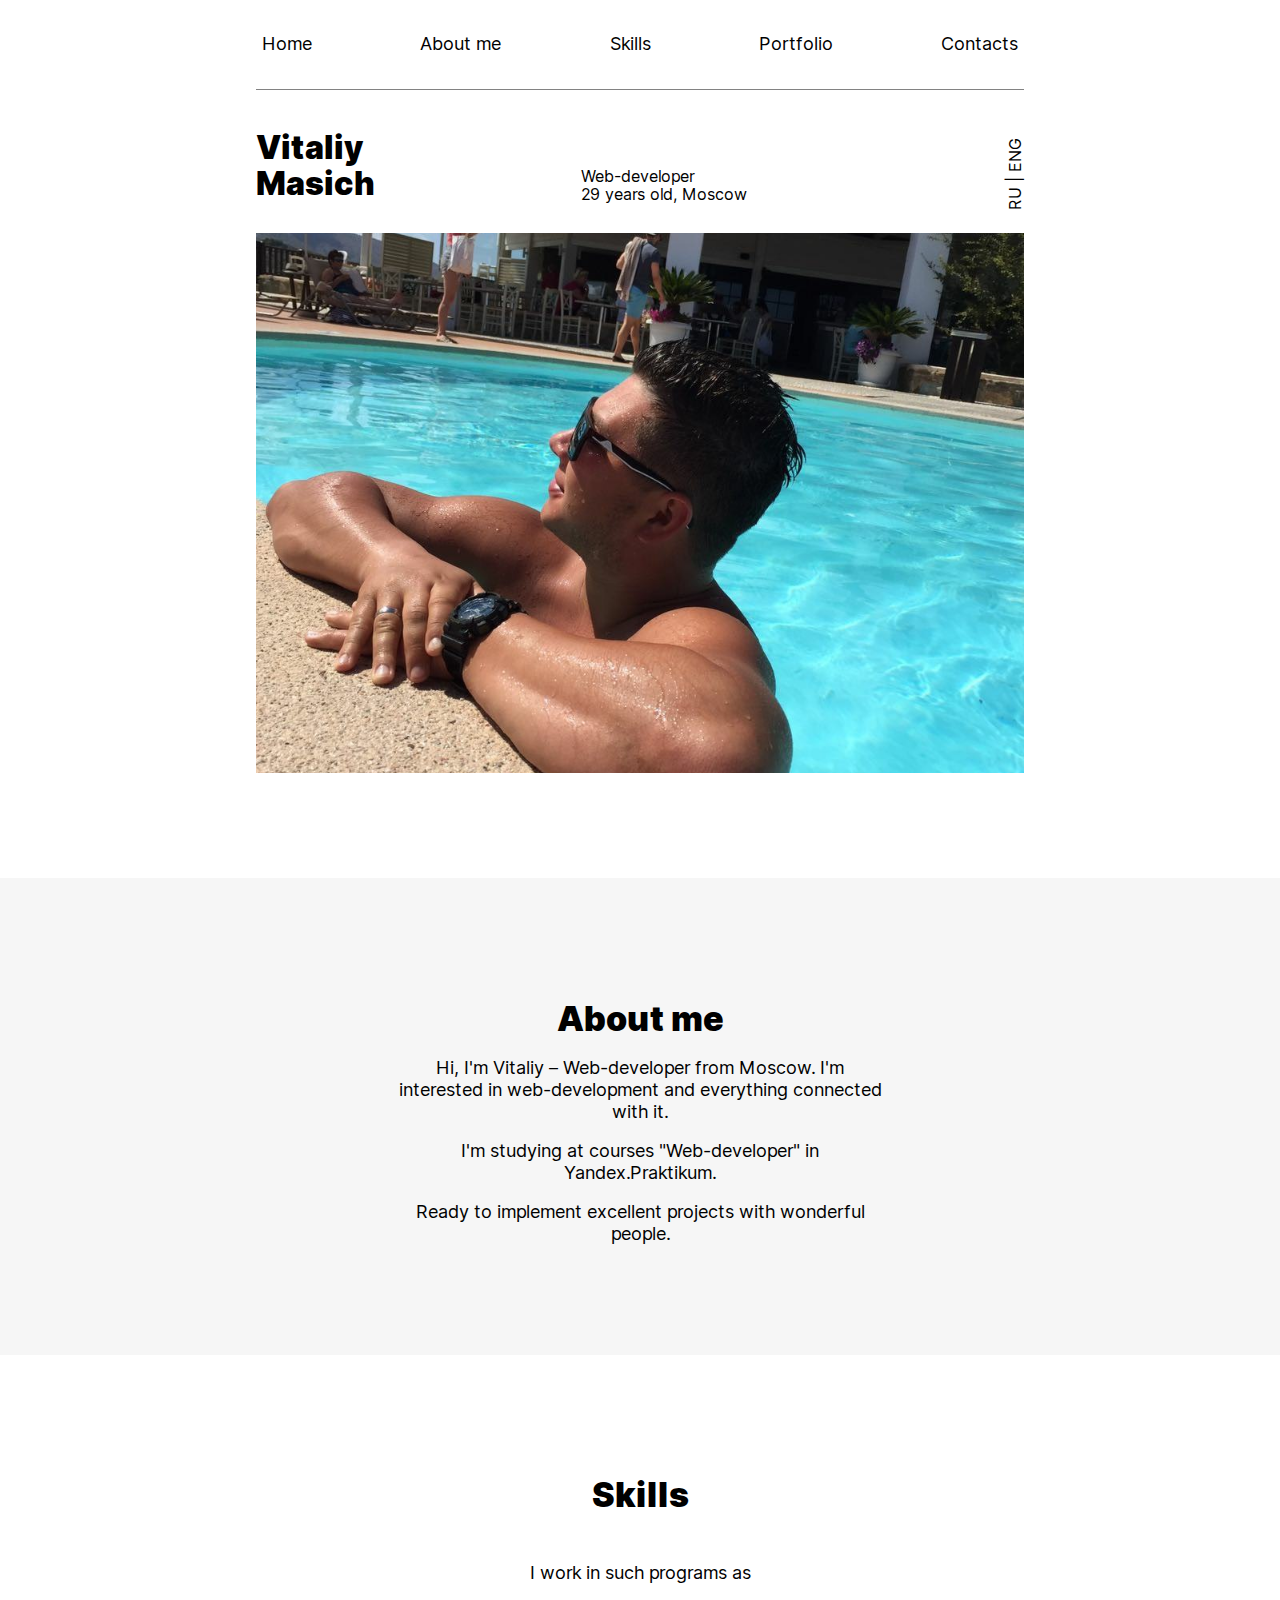
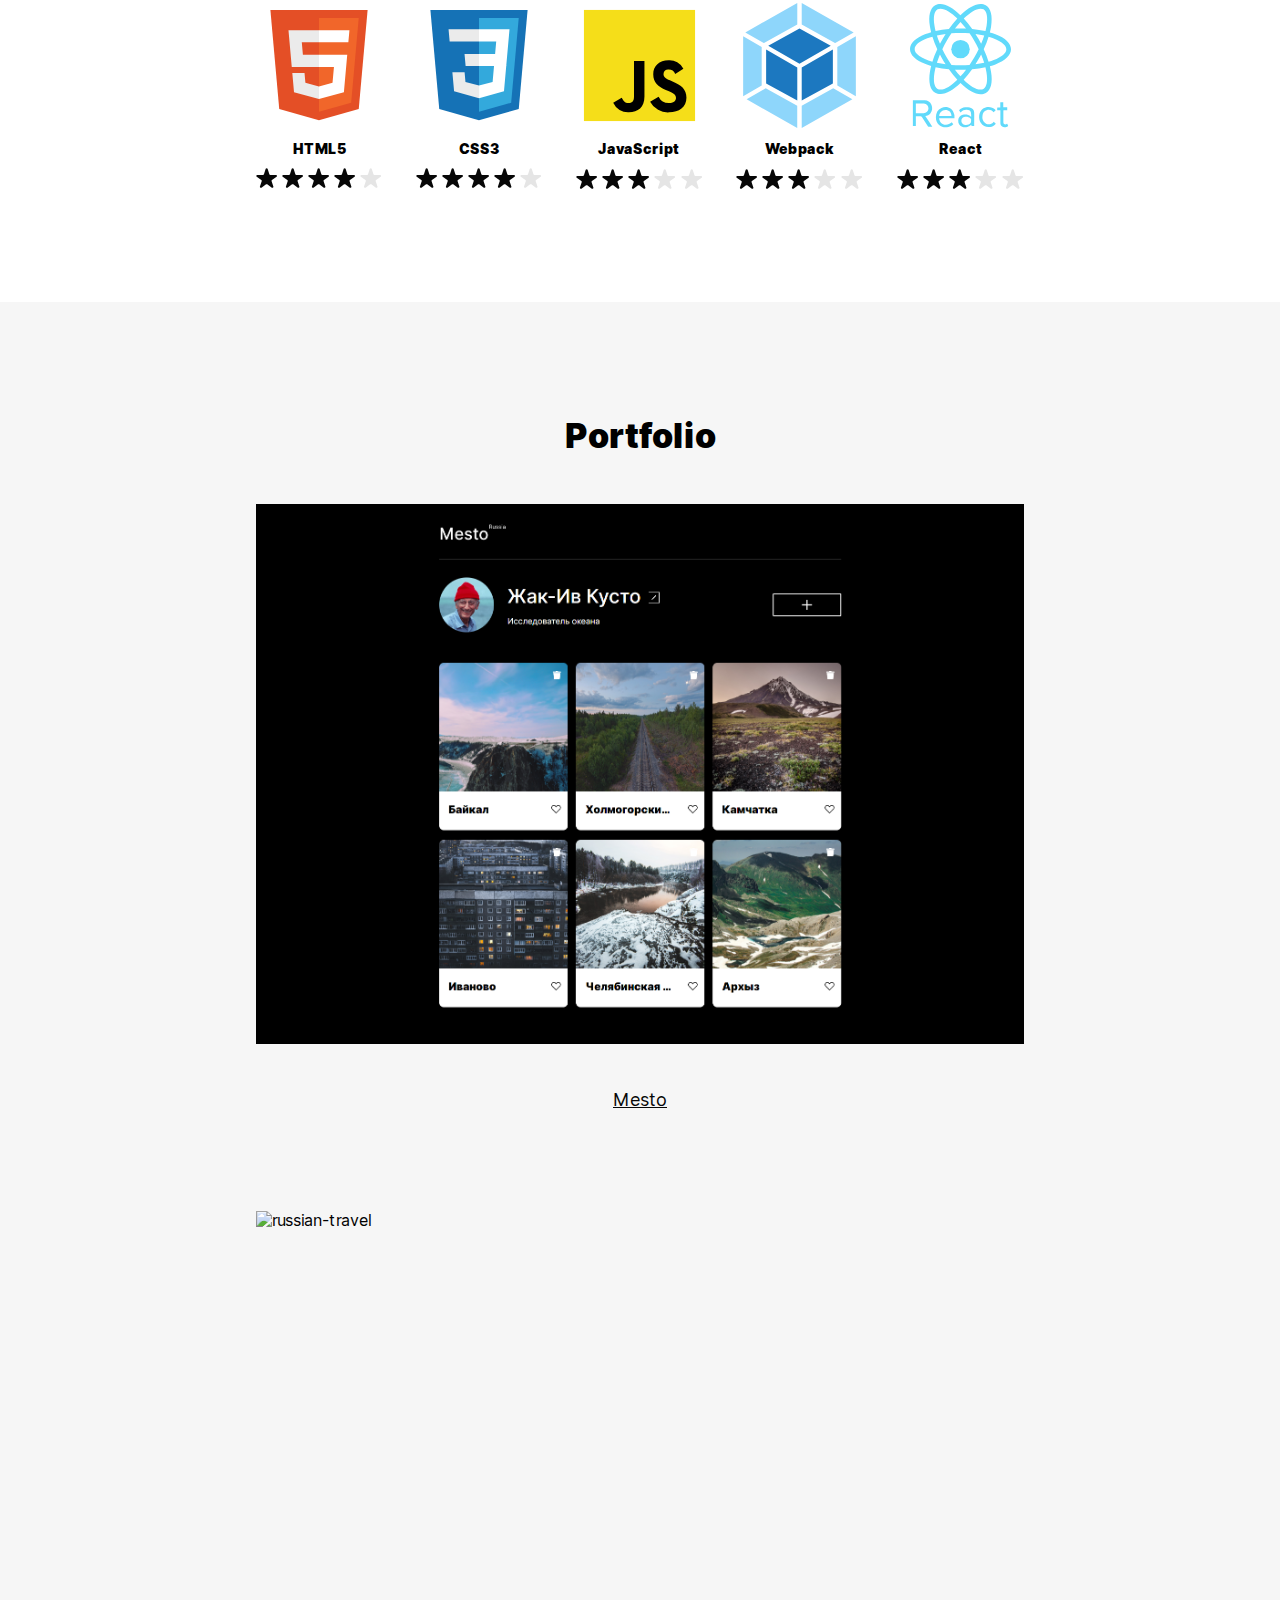
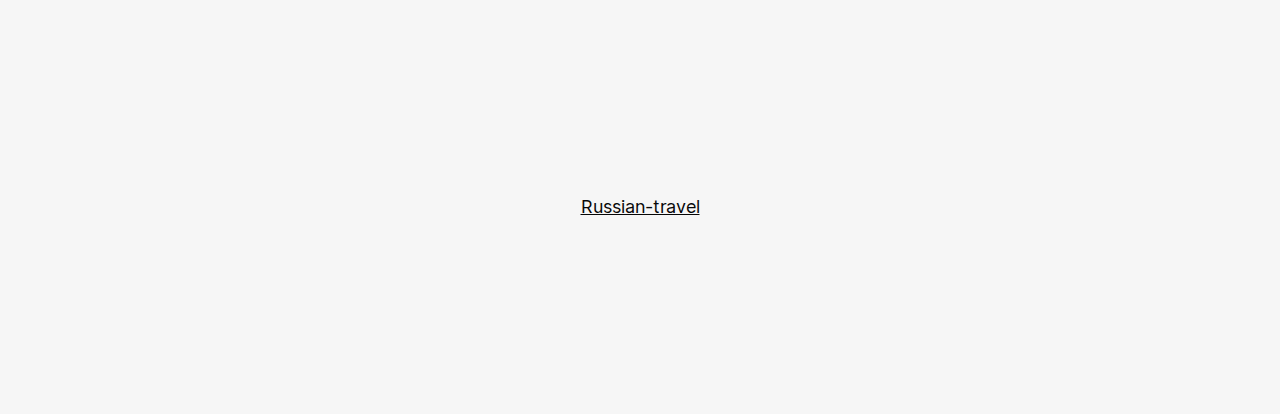
==== index.html @ 13889f90 "Initial commit" ====
<!DOCTYPE html>
<html lang="ru">
<head>
  <meta charset="UTF-8">
  <meta name="viewport" content="width=device-width, initial-scale=1.0">
  <link rel="stylesheet" href="./pages/index.css">
  <title>Portfolio</title>
</head>
<body>
  <div class="page">
    <div class="content">
      <header class="header">
        <nav class="menu">
          <ul class="header__menu">
            <li class="header__menu-item"><button class="header__menu-button">Home</button></li>
            <li class="header__menu-item"><button class="header__menu-button">About me</button></li>
            <li class="header__menu-item"><button class="header__menu-button">Skills</button></li>
            <li class="header__menu-item"><button class="header__menu-button">Portfolio</button></li>
            <li class="header__menu-item"><button class="header__menu-button">Contacts</button></li>
          </ul>
        </nav>
      </header>
      <section class="home">
        <div class="home__container">
          <div class="home__name">
            <h1 class="home__name-item">Vitaliy</h1>
            <h1 class="home__name-item">Masich</h1>
          </div>
          <div class="home__description">
            <p class="home__description-item">Web-developer</p>
            <p class="home__description-item">29 years old, Moscow</p>
          </div>
          <div class="language">
            <button class="language_ru">RU</button>
            <p class="language__separator">|</p>
            <button class="language_eng">ENG</button>
          </div>
        </div>
        <div class="home__photo"></div>
      </section>

      <section class="about">
        <div class="about__container">
          <h2 class="about__title">About me</h2>
          <p class="about__text">Hi, I'm Vitaliy – Web-developer from Moscow. I'm interested in web-development and everything connected with it.</p>
          <p class="about__text">I'm studying at courses "Web-developer" in Yandex.Praktikum.</p>
          <p class="about__text">Ready to implement excellent projects with wonderful people.</p>
        </div>
      </section>

      <section class="skills">
        <h2 class="skills__title">Skills</h2>
        <p class="skills__text">I work in such programs as</p>
        <div class="skills__card-container">
          <div class="skills__card">
            <img class="skills__card-img" src="./images/html.svg" alt="html">
            <h2 class="skills__card-title">HTML5</h2>
            <div class="skills__star-container">
              <img class="skills__card-img_star" src="./images/star__active.svg" alt="star">
              <img class="skills__card-img_star" src="./images/star__active.svg" alt="star">
              <img class="skills__card-img_star" src="./images/star__active.svg" alt="star">
              <img class="skills__card-img_star" src="./images/star__active.svg" alt="star">
              <img class="skills__card-img_star" src="./images/star__disactive.svg" alt="star">
            </div>
          </div>
          <div class="skills__card">
            <img class="skills__card-img" src="./images/css.svg" alt="css">
            <h2 class="skills__card-title">CSS3</h2>
            <div class="skills__star-container">
              <img class="skills__card-img_star" src="./images/star__active.svg" alt="star">
              <img class="skills__card-img_star" src="./images/star__active.svg" alt="star">
              <img class="skills__card-img_star" src="./images/star__active.svg" alt="star">
              <img class="skills__card-img_star" src="./images/star__active.svg" alt="star">
              <img class="skills__card-img_star" src="./images/star__disactive.svg" alt="star">
            </div>
          </div>
          <div class="skills__card">
            <img class="skills__card-img" src="./images/js.svg" alt="JavaScript">
            <h2 class="skills__card-title">JavaScript</h2>
            <div class="skills__star-container">
              <img class="skills__card-img_star" src="./images/star__active.svg" alt="star">
              <img class="skills__card-img_star" src="./images/star__active.svg" alt="star">
              <img class="skills__card-img_star" src="./images/star__active.svg" alt="star">
              <img class="skills__card-img_star" src="./images/star__disactive.svg" alt="star">
              <img class="skills__card-img_star" src="./images/star__disactive.svg" alt="star">
            </div>
          </div>
          <div class="skills__card">
            <img class="skills__card-img" src="./images/webpack.svg" alt="JavaScript">
            <h2 class="skills__card-title">Webpack</h2>
            <div class="skills__star-container">
              <img class="skills__card-img_star" src="./images/star__active.svg" alt="star">
              <img class="skills__card-img_star" src="./images/star__active.svg" alt="star">
              <img class="skills__card-img_star" src="./images/star__active.svg" alt="star">
              <img class="skills__card-img_star" src="./images/star__disactive.svg" alt="star">
              <img class="skills__card-img_star" src="./images/star__disactive.svg" alt="star">
            </div>
          </div>
          <div class="skills__card">
            <img class="skills__card-img" src="./images/react.svg" alt="JavaScript">
            <h2 class="skills__card-title">React</h2>
            <div class="skills__star-container">
              <img class="skills__card-img_star" src="./images/star__active.svg" alt="star">
              <img class="skills__card-img_star" src="./images/star__active.svg" alt="star">
              <img class="skills__card-img_star" src="./images/star__active.svg" alt="star">
              <img class="skills__card-img_star" src="./images/star__disactive.svg" alt="star">
              <img class="skills__card-img_star" src="./images/star__disactive.svg" alt="star">
            </div>
          </div>
        </div>
      </section>

      <section class="portfolio">
        <h2 class="portfolio__title">Portfolio</h2>
        <div class="portfolio__container">
          <div class="portfolio__card">
            <img class="portfolio__card-image" src="./images/mesto.png" alt="mesto">
            <a class="portfolio__card-title" href="https://zandalar.github.io/mesto/">Mesto</a>
          </div>
        </div>
        <div class="portfolio__container">
          <div class="portfolio__card">
            <img class="portfolio__card-image" src="./images/russian_travel.png" alt="russian-travel">
            <a class="portfolio__card-title" href="https://zandalar.github.io/russian-travel/">Russian-travel</a>
          </div>
        </div>
      </section>

    </div>
  </div>

</body>
</html>
---- pages/index.css ----
@import url(../vendor/normalize.css);
@import url(../fonts/__inter/fonts__inter.css);
@import url(../blocks/page/page.css);
@import url(../blocks/content/content.css);
@import url(../blocks/header/header.css);
@import url(../blocks/menu/menu.css);
@import url(../blocks/home/home.css);
@import url(../blocks/language/language.css);
@import url(../blocks/language/_ru/language_ru.css);
@import url(../blocks/language/_eng/language_eng.css);
@import url(../blocks/about/about.css);
@import url(../blocks/skills/skills.css);
@import url(../blocks/portfolio/portfolio.css);
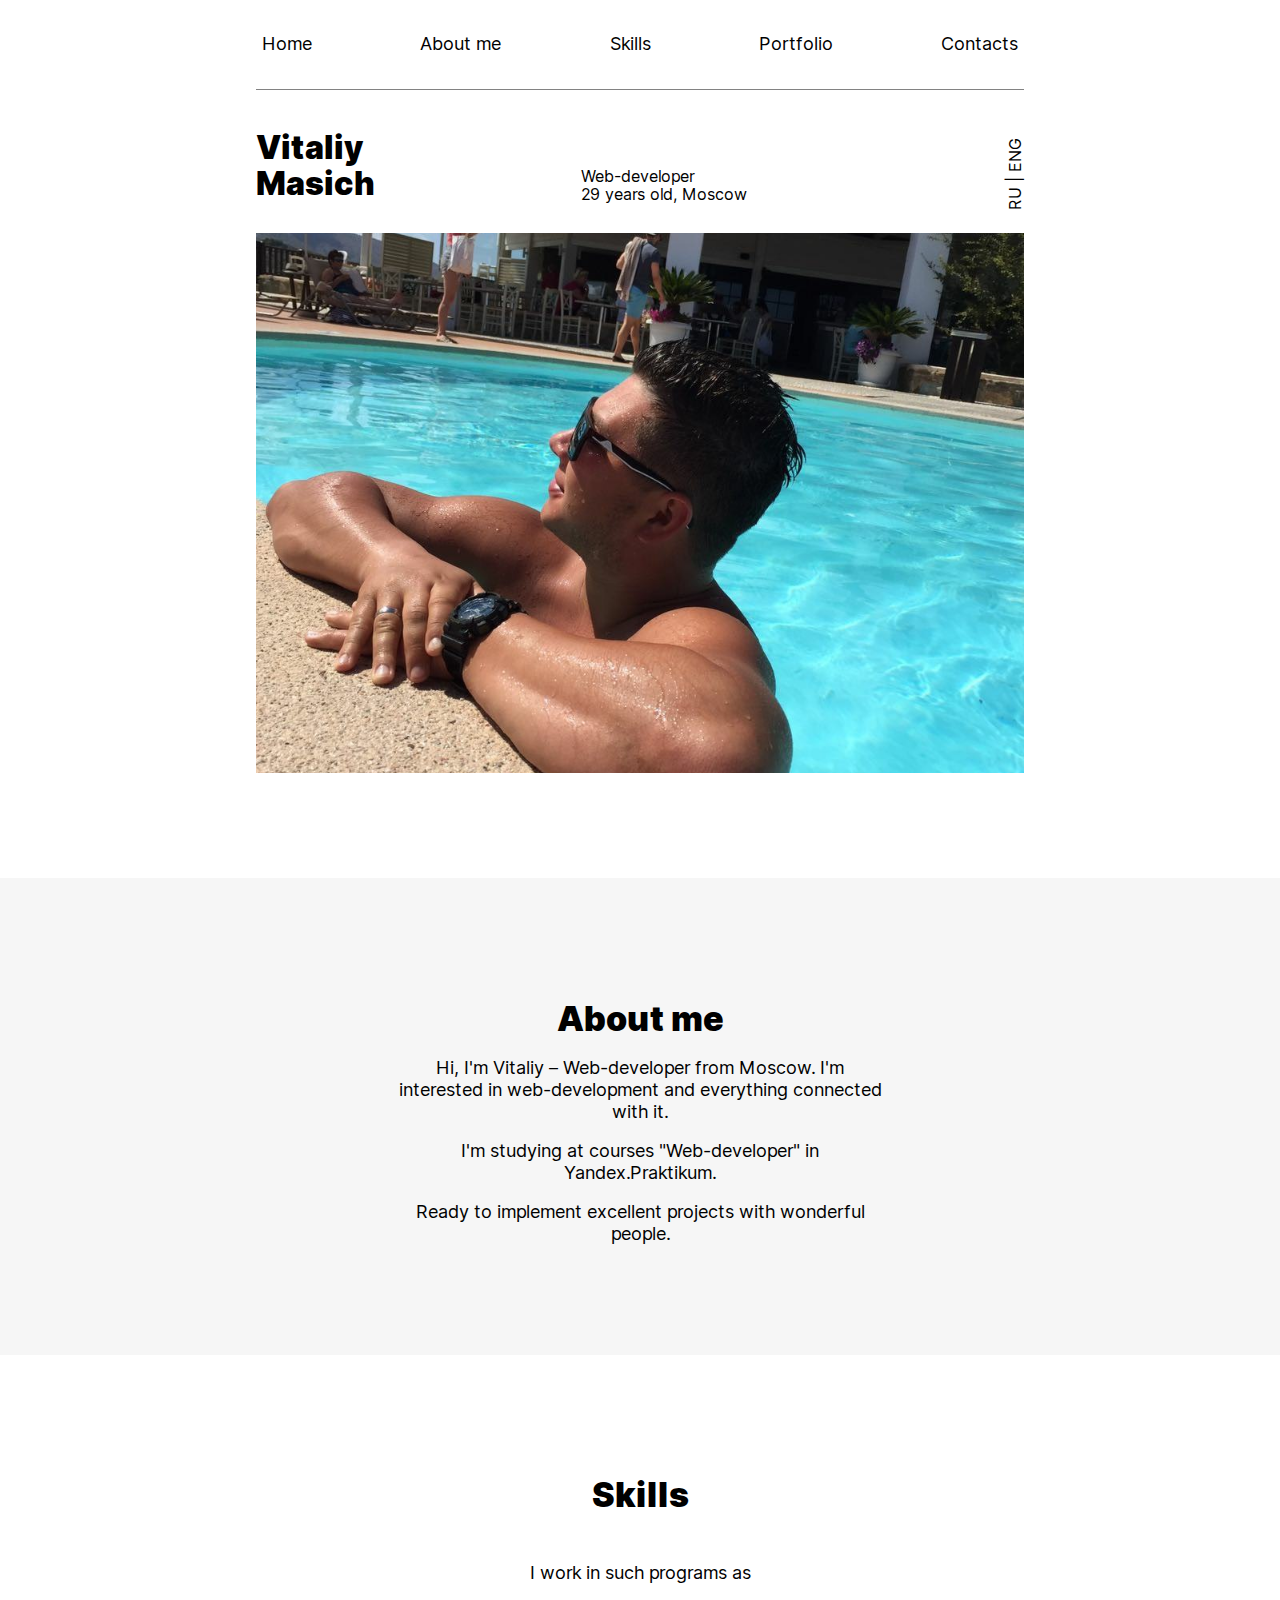
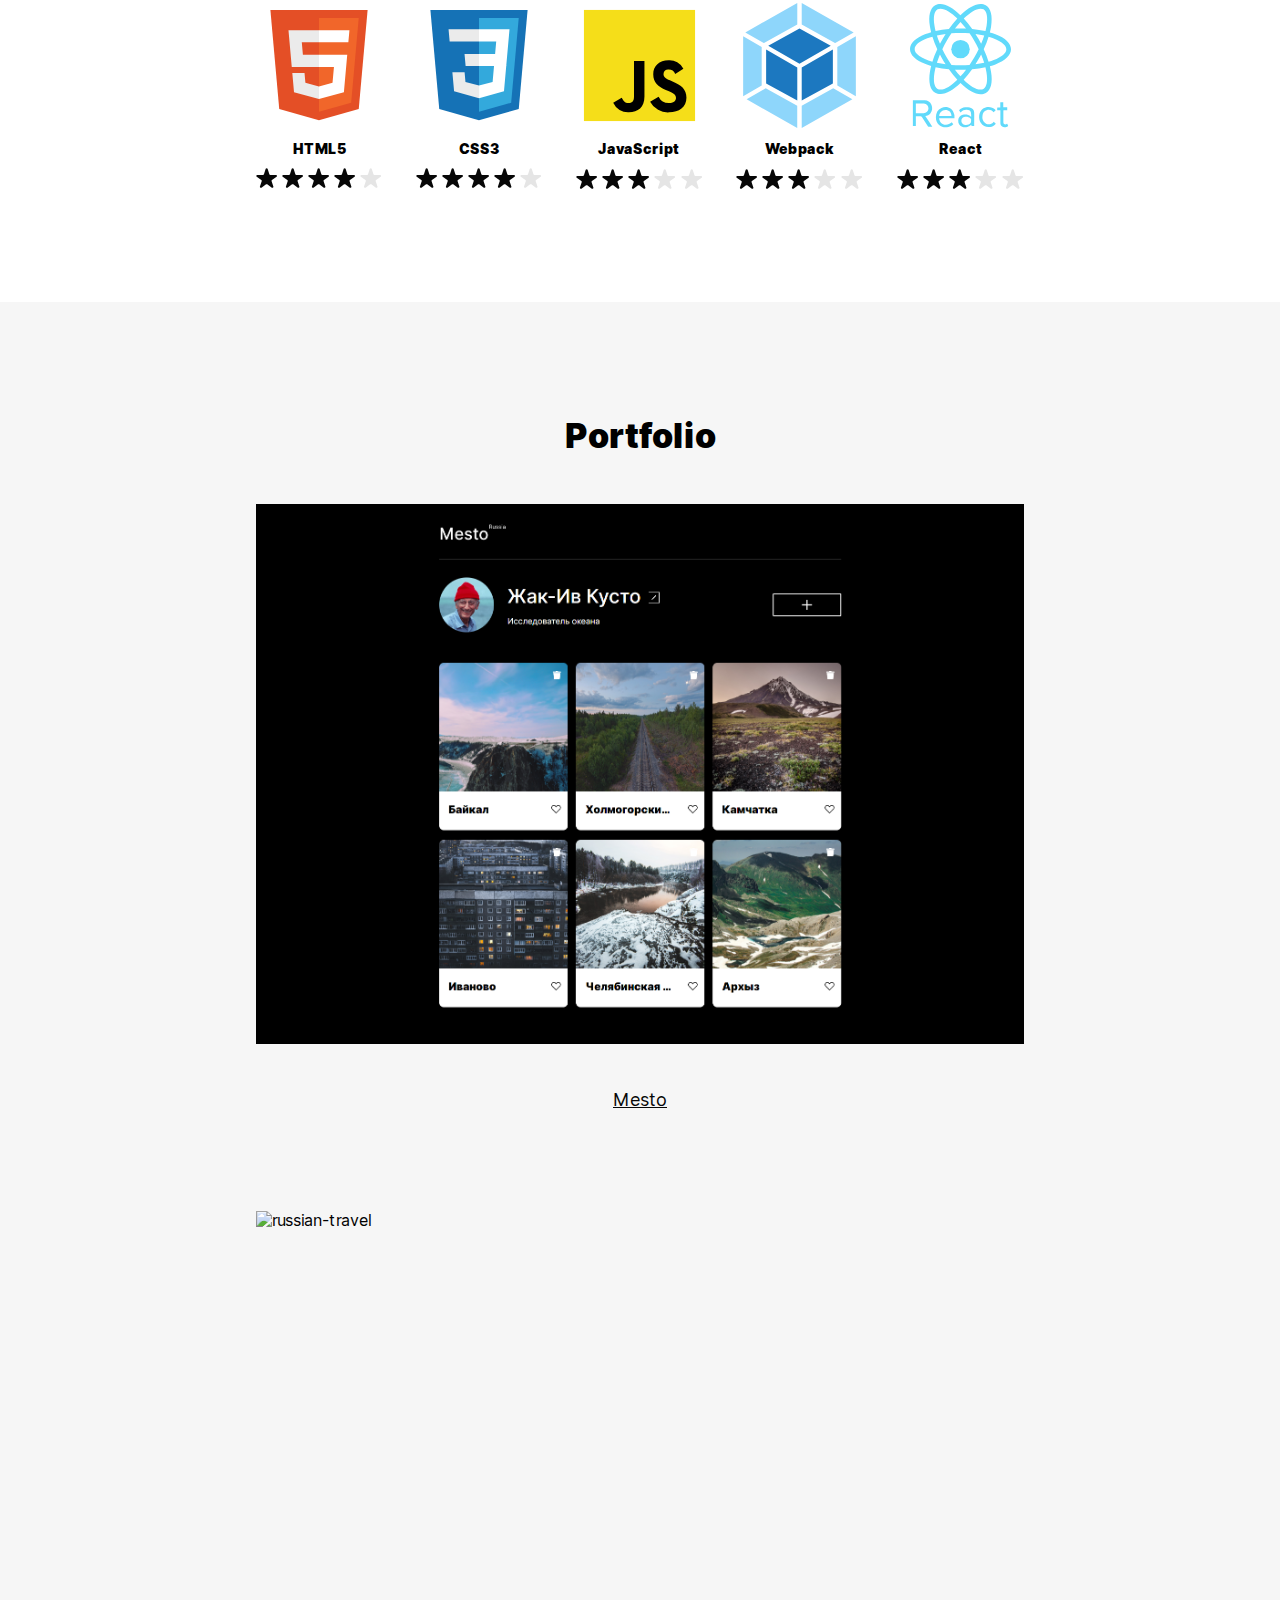
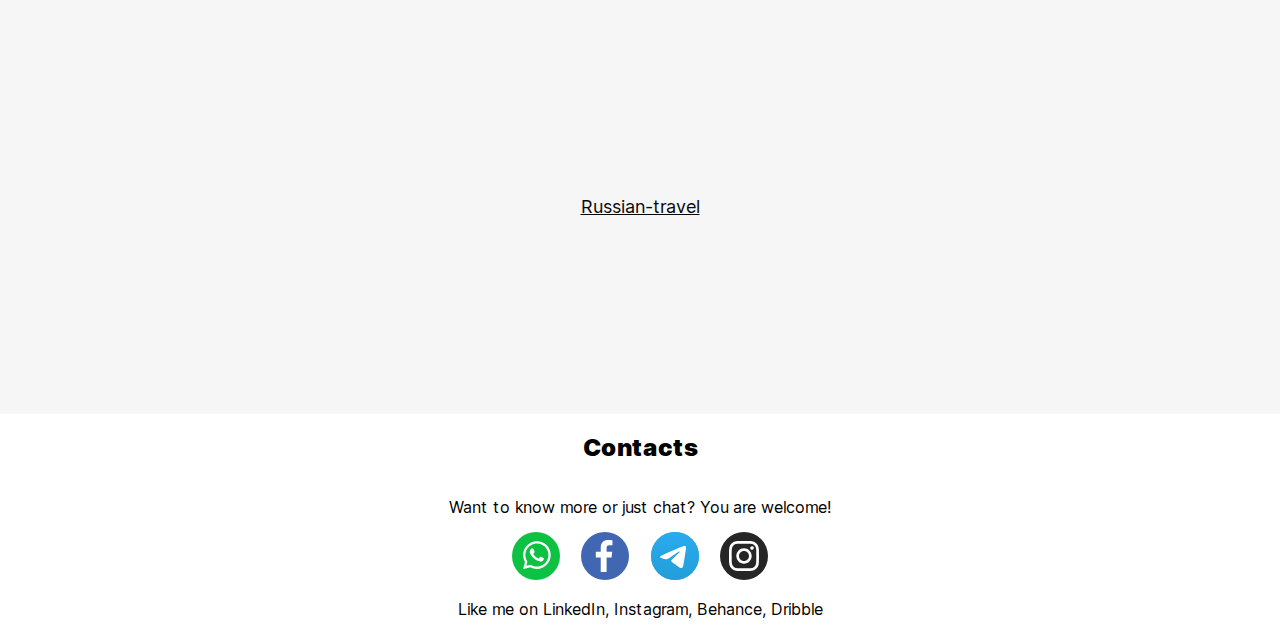
==== commit e1f64bce: "feature: footer" ====
--- a/index.html
+++ b/index.html
@@ -125,9 +125,22 @@
           </div>
         </div>
       </section>
+      <footer class="footer">
+        <h2 class="footer__title">Contacts</h2>
+        <p class="footer__subtitle">Want to know more or just chat? You are welcome!</p>
+        <nav class="footer__menu">
+          <ul class="footer__menu_table">
+            <li class="footer__menu-item"><a href="#" alt="#"><img src="./images/whatsapp.svg" alt="WhatsApp"></a></li>
+            <li class="footer__menu-item"><a href="#" alt="#"><img src="./images/facebook.svg" alt="WhatsApp"></a></li>
+            <li class="footer__menu-item"><a href="#" alt="#"><img src="./images/telegram.svg" alt="WhatsApp"></a></li>
+            <li class="footer__menu-item"><a href="#" alt="#"><img src="./images/instagram.svg" alt="WhatsApp"></a></li>
+          </ul>
+        </nav>
+        <p class="footer__text">Like me on LinkedIn, Instagram, Behance, Dribble</p>
+      </footer>
 
     </div>
   </div>
 
 </body>
-</html>+</html>
--- a/pages/index.css
+++ b/pages/index.css
@@ -11,3 +11,4 @@
 @import url(../blocks/about/about.css);
 @import url(../blocks/skills/skills.css);
 @import url(../blocks/portfolio/portfolio.css);
+@import url(../blocks/footer/footer.css);
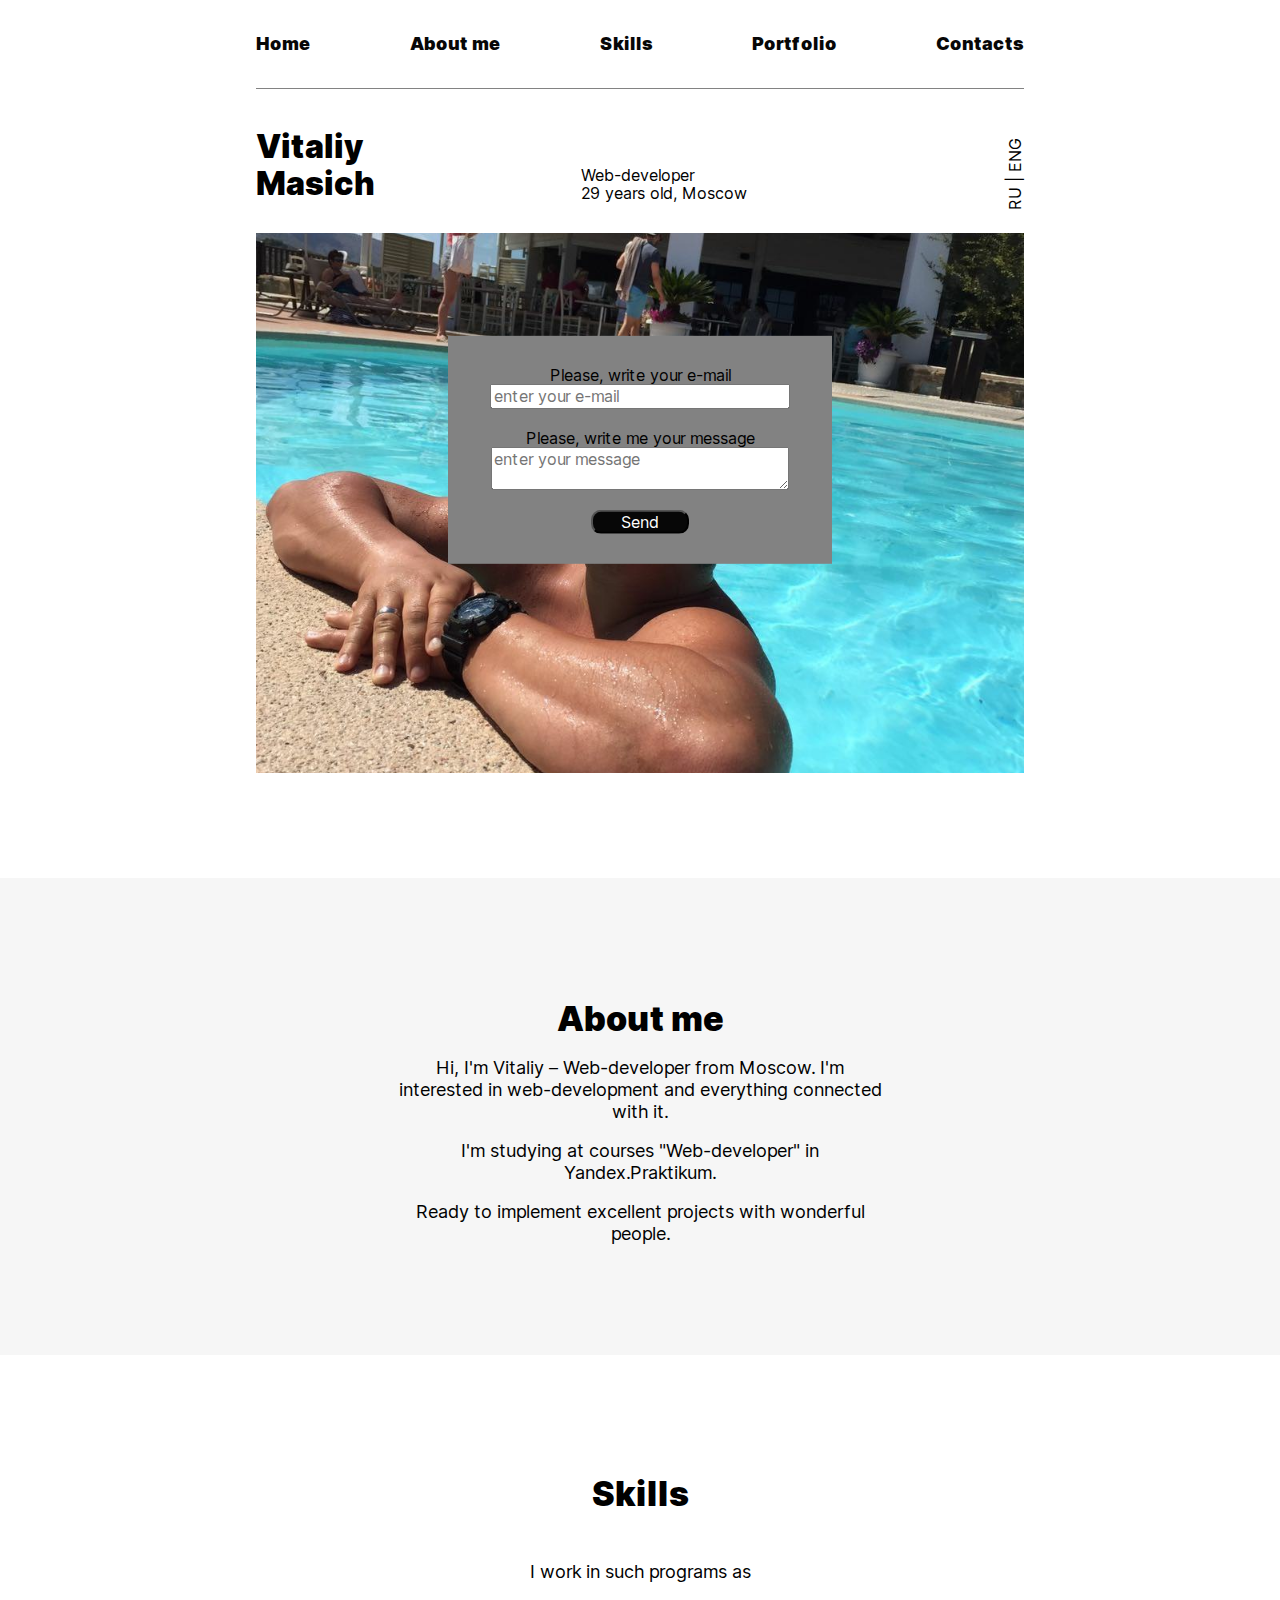
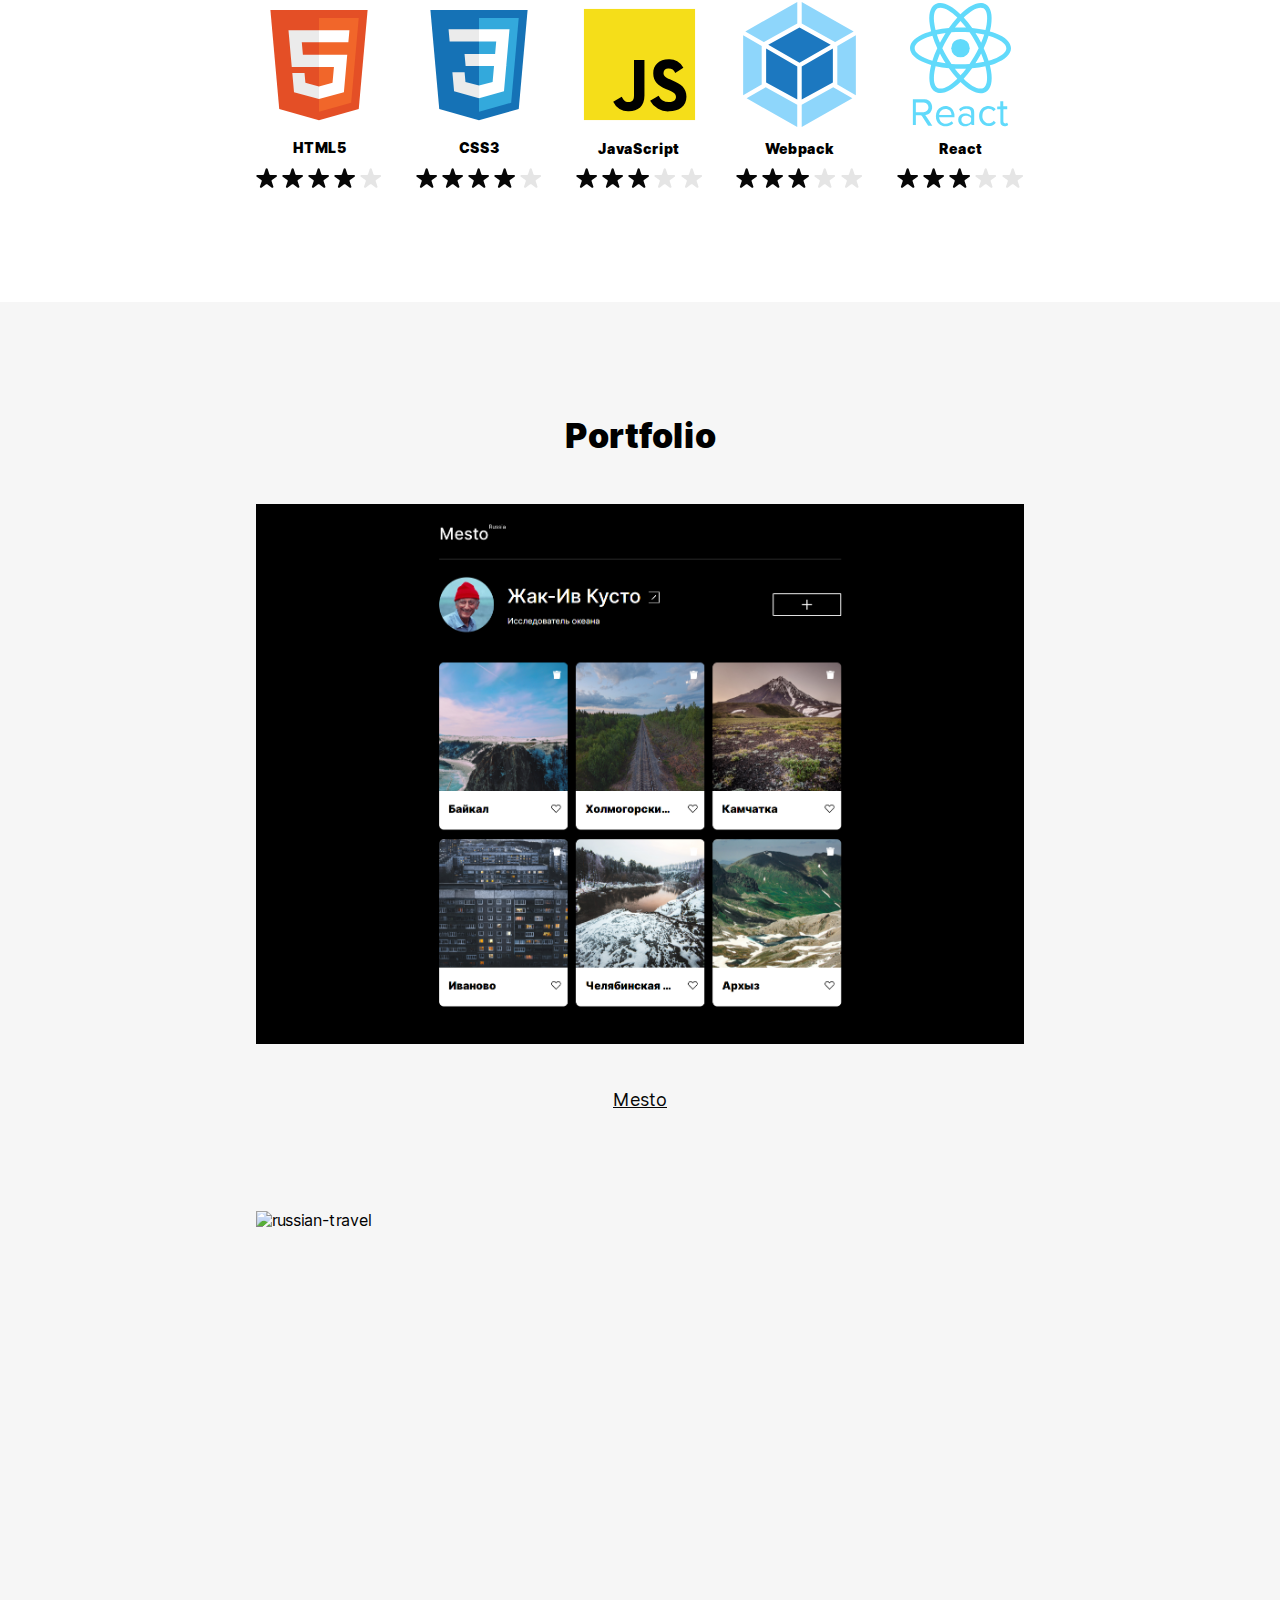
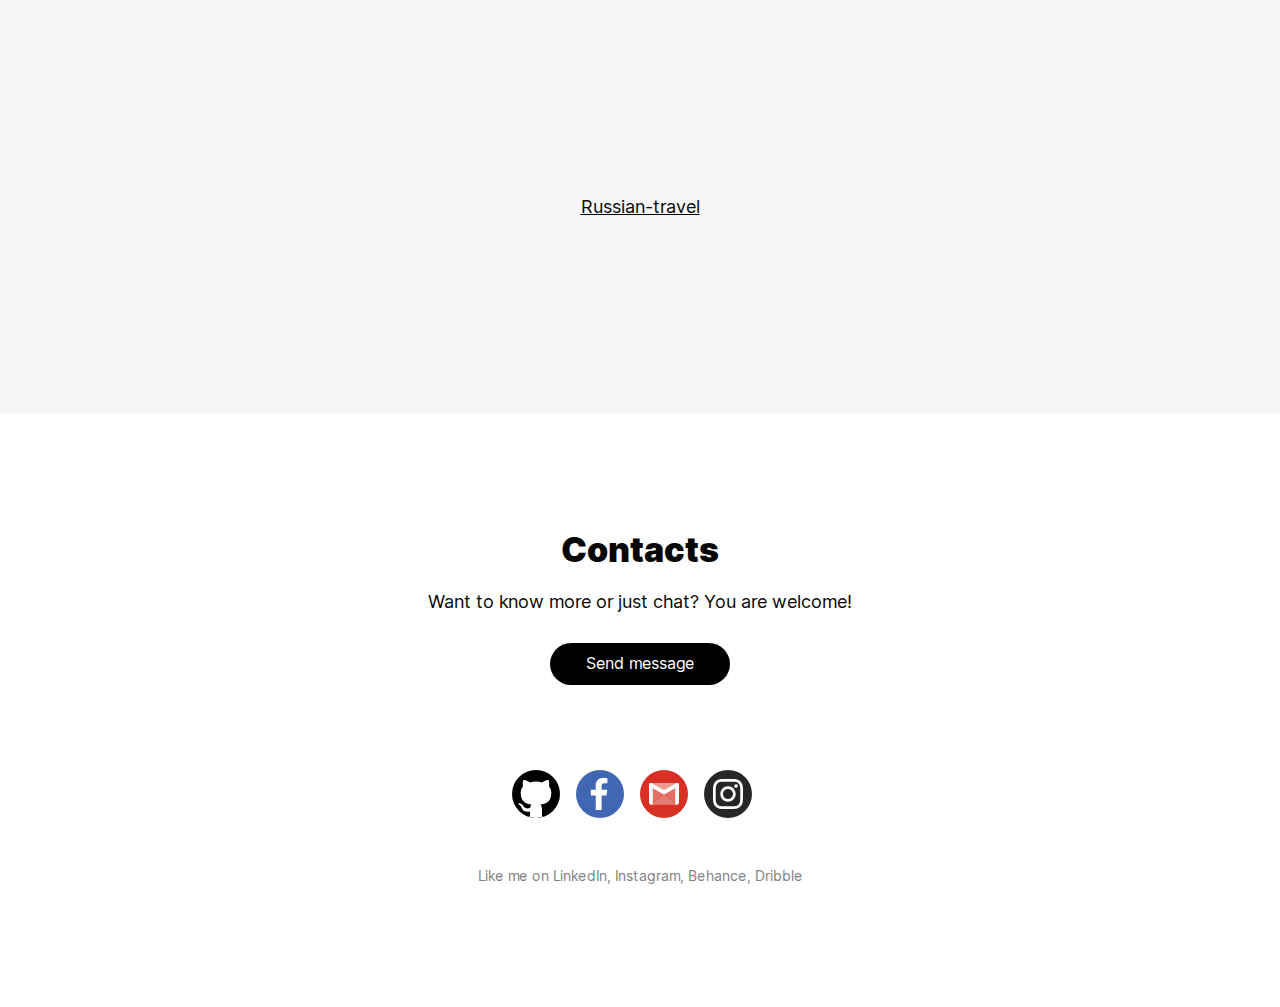
==== commit c4af2ead: "feature: complete all blocks. Start to create popup" ====
--- a/index.html
+++ b/index.html
@@ -7,20 +7,20 @@
   <title>Portfolio</title>
 </head>
 <body>
-  <div class="page">
+  <div class="page" id="page-start">
     <div class="content">
       <header class="header">
         <nav class="menu">
           <ul class="header__menu">
-            <li class="header__menu-item"><button class="header__menu-button">Home</button></li>
-            <li class="header__menu-item"><button class="header__menu-button">About me</button></li>
-            <li class="header__menu-item"><button class="header__menu-button">Skills</button></li>
-            <li class="header__menu-item"><button class="header__menu-button">Portfolio</button></li>
-            <li class="header__menu-item"><button class="header__menu-button">Contacts</button></li>
+            <li class="header__menu-item"><a class="header__menu-button" href="#page-start">Home</a></li>
+            <li class="header__menu-item"><a class="header__menu-button" href="#section-about">About me</a></li>
+            <li class="header__menu-item"><a class="header__menu-button" href="#section-skills">Skills</a></li>
+            <li class="header__menu-item"><a class="header__menu-button" href="#section-portfolio">Portfolio</a></li>
+            <li class="header__menu-item"><a class="header__menu-button" href="#section-footer">Contacts</a></li>
           </ul>
         </nav>
       </header>
-      <section class="home">
+      <section class="home" id="section-home">
         <div class="home__container">
           <div class="home__name">
             <h1 class="home__name-item">Vitaliy</h1>
@@ -39,7 +39,7 @@
         <div class="home__photo"></div>
       </section>
 
-      <section class="about">
+      <section class="about" id="section-about">
         <div class="about__container">
           <h2 class="about__title">About me</h2>
           <p class="about__text">Hi, I'm Vitaliy – Web-developer from Moscow. I'm interested in web-development and everything connected with it.</p>
@@ -48,7 +48,7 @@
         </div>
       </section>
 
-      <section class="skills">
+      <section class="skills" id="section-skills">
         <h2 class="skills__title">Skills</h2>
         <p class="skills__text">I work in such programs as</p>
         <div class="skills__card-container">
@@ -110,7 +110,7 @@
         </div>
       </section>
 
-      <section class="portfolio">
+      <section class="portfolio" id="section-portfolio">
         <h2 class="portfolio__title">Portfolio</h2>
         <div class="portfolio__container">
           <div class="portfolio__card">
@@ -125,22 +125,35 @@
           </div>
         </div>
       </section>
-      <footer class="footer">
+      <footer class="footer" id="section-footer">
         <h2 class="footer__title">Contacts</h2>
         <p class="footer__subtitle">Want to know more or just chat? You are welcome!</p>
+        <button class="footer__button" id="message-button" type="button">Send message</button>
         <nav class="footer__menu">
           <ul class="footer__menu_table">
-            <li class="footer__menu-item"><a href="#" alt="#"><img src="./images/whatsapp.svg" alt="WhatsApp"></a></li>
-            <li class="footer__menu-item"><a href="#" alt="#"><img src="./images/facebook.svg" alt="WhatsApp"></a></li>
-            <li class="footer__menu-item"><a href="#" alt="#"><img src="./images/telegram.svg" alt="WhatsApp"></a></li>
-            <li class="footer__menu-item"><a href="#" alt="#"><img src="./images/instagram.svg" alt="WhatsApp"></a></li>
+            <li class="footer__menu-item"><a href="https://github.com/Zandalar" target="_blank"><img src="./images/github.svg" alt="GitHub"></a></li>
+            <li class="footer__menu-item"><a href="#"><img src="./images/facebook.svg" alt="Facebook"></a></li>
+            <li class="footer__menu-item"><a href="#"><img src="./images/gmail.svg" alt="Gmail"></a></li>
+            <li class="footer__menu-item"><a href="#"><img src="./images/instagram.svg" alt="Instagram"></a></li>
           </ul>
         </nav>
         <p class="footer__text">Like me on LinkedIn, Instagram, Behance, Dribble</p>
       </footer>
 
+      <div class="popup">
+        <div class="popup__container">
+          <form class="popup__form" novalidate>
+            <label for="popup__email">Please, write your e-mail</label>
+            <input class="popup__input" id="popup__email" type="email" placeholder="enter your e-mail" minlength="3">
+            <label for="popup__message">Please, write me your message</label>
+            <textarea class="popup__input" id="popup__message" type="text" placeholder="enter your message" minlength="10"></textarea>
+          </form>
+          <button class="popup__button" type="submit">Send</button>
+        </div>
+      </div>
+
     </div>
   </div>
-
+<script src="./scripts/js.js"></script>
 </body>
 </html>
--- a/pages/index.css
+++ b/pages/index.css
@@ -3,6 +3,7 @@
 @import url(../blocks/page/page.css);
 @import url(../blocks/content/content.css);
 @import url(../blocks/header/header.css);
+@import url(../blocks/header/_fixed/header_fixed.css);
 @import url(../blocks/menu/menu.css);
 @import url(../blocks/home/home.css);
 @import url(../blocks/language/language.css);
@@ -12,3 +13,4 @@
 @import url(../blocks/skills/skills.css);
 @import url(../blocks/portfolio/portfolio.css);
 @import url(../blocks/footer/footer.css);
+@import url(../blocks/popup/popup.css);
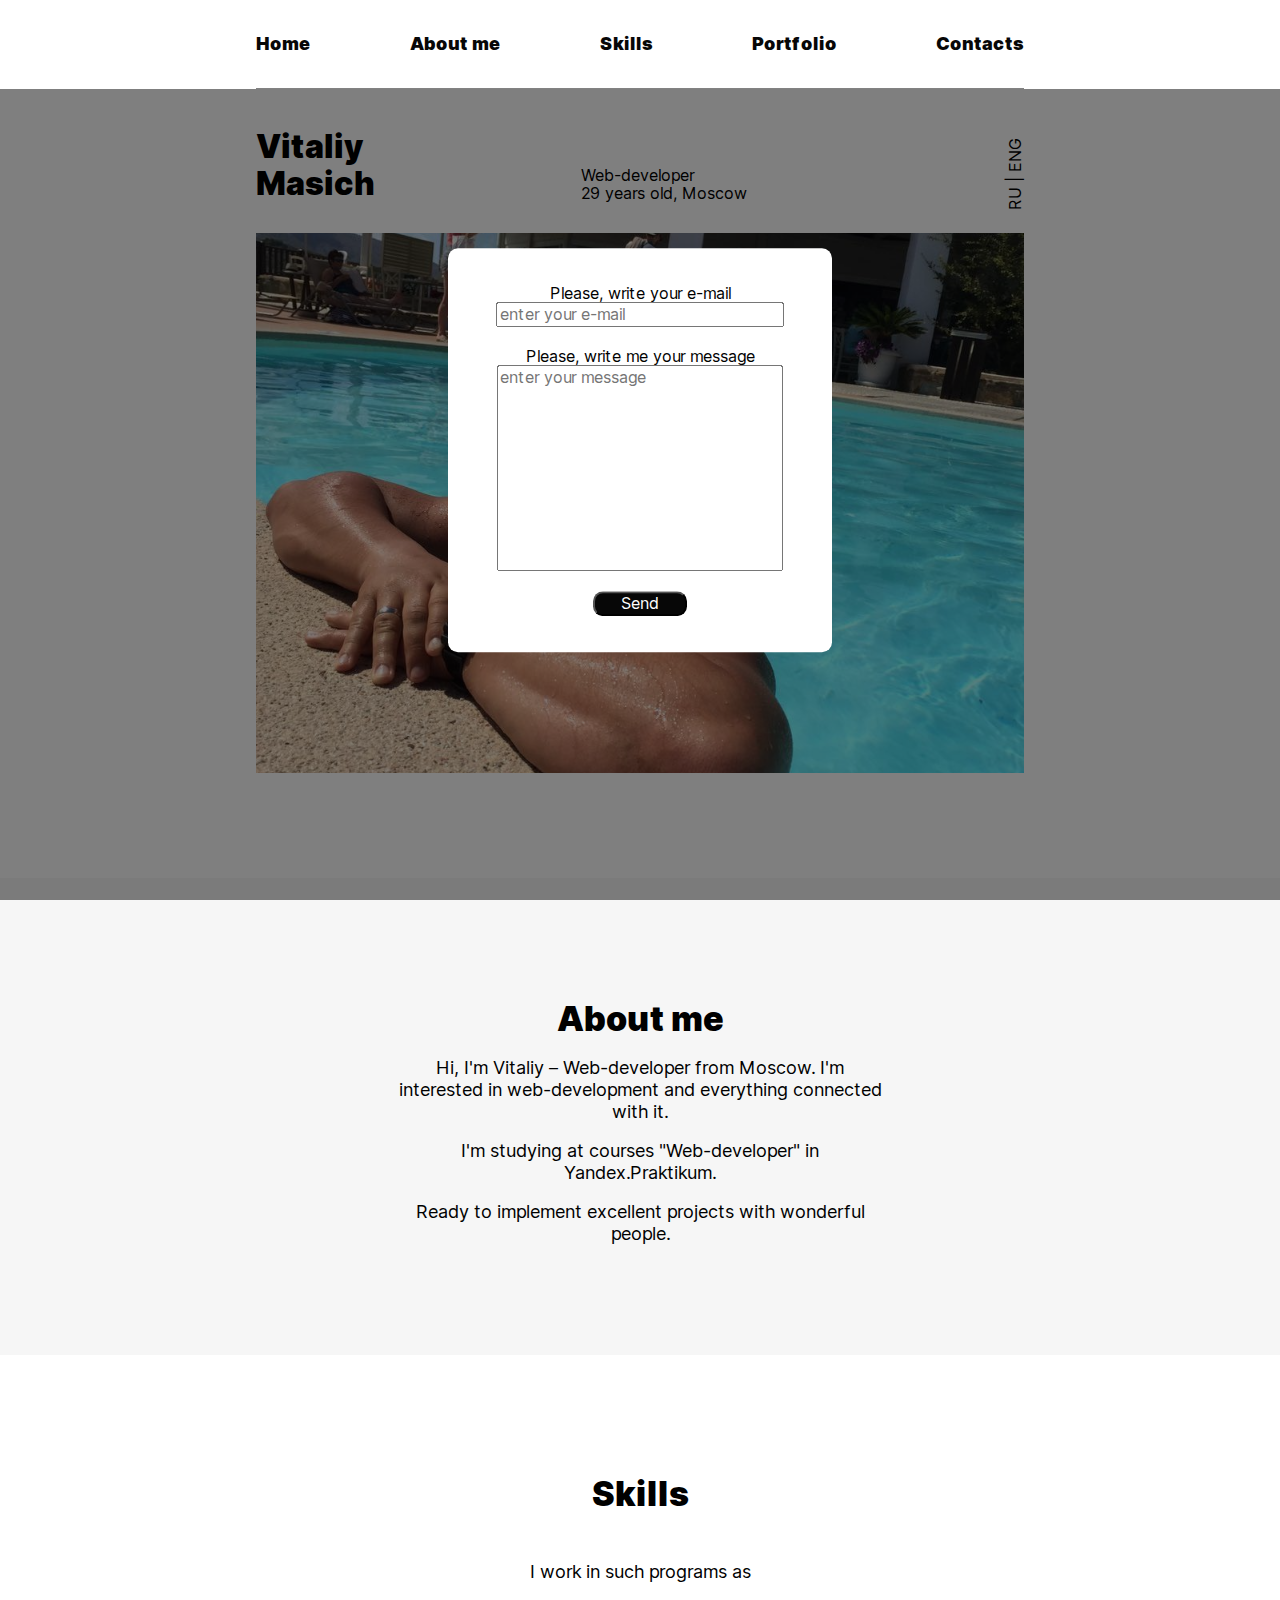
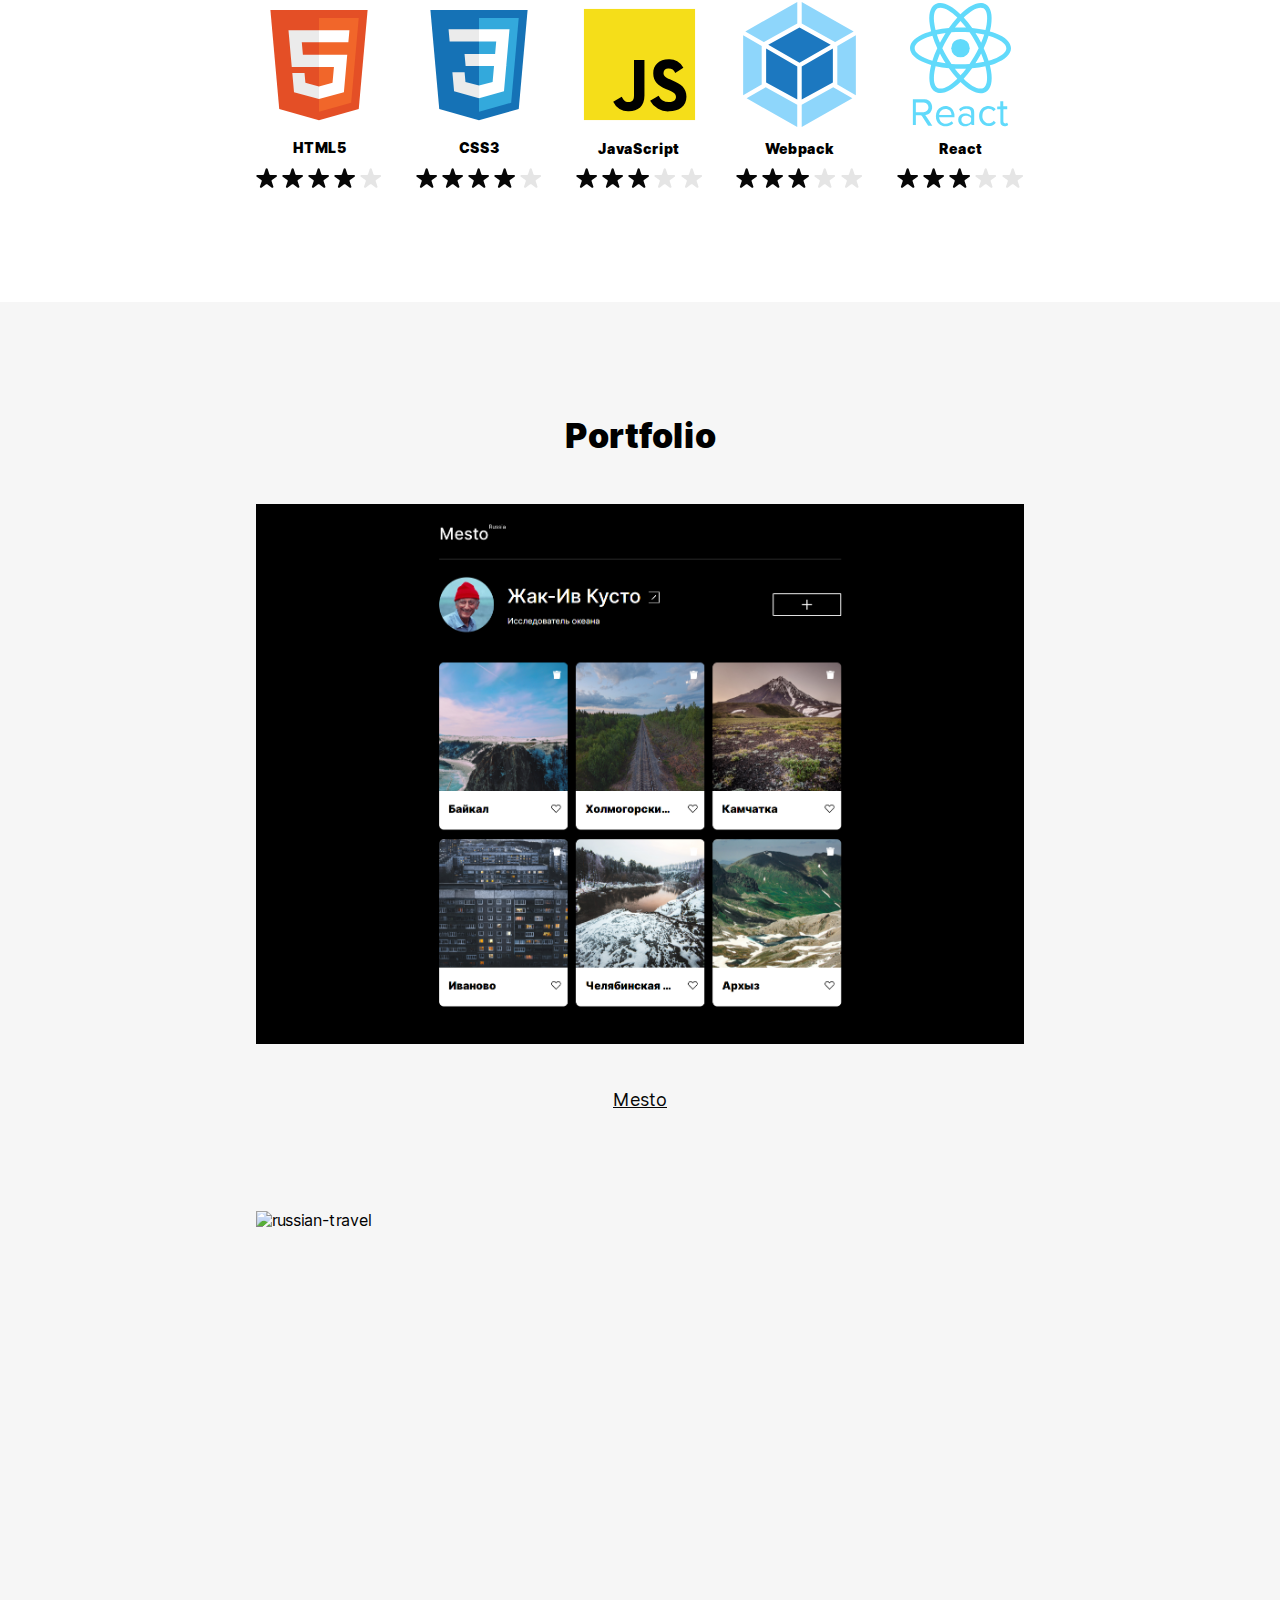
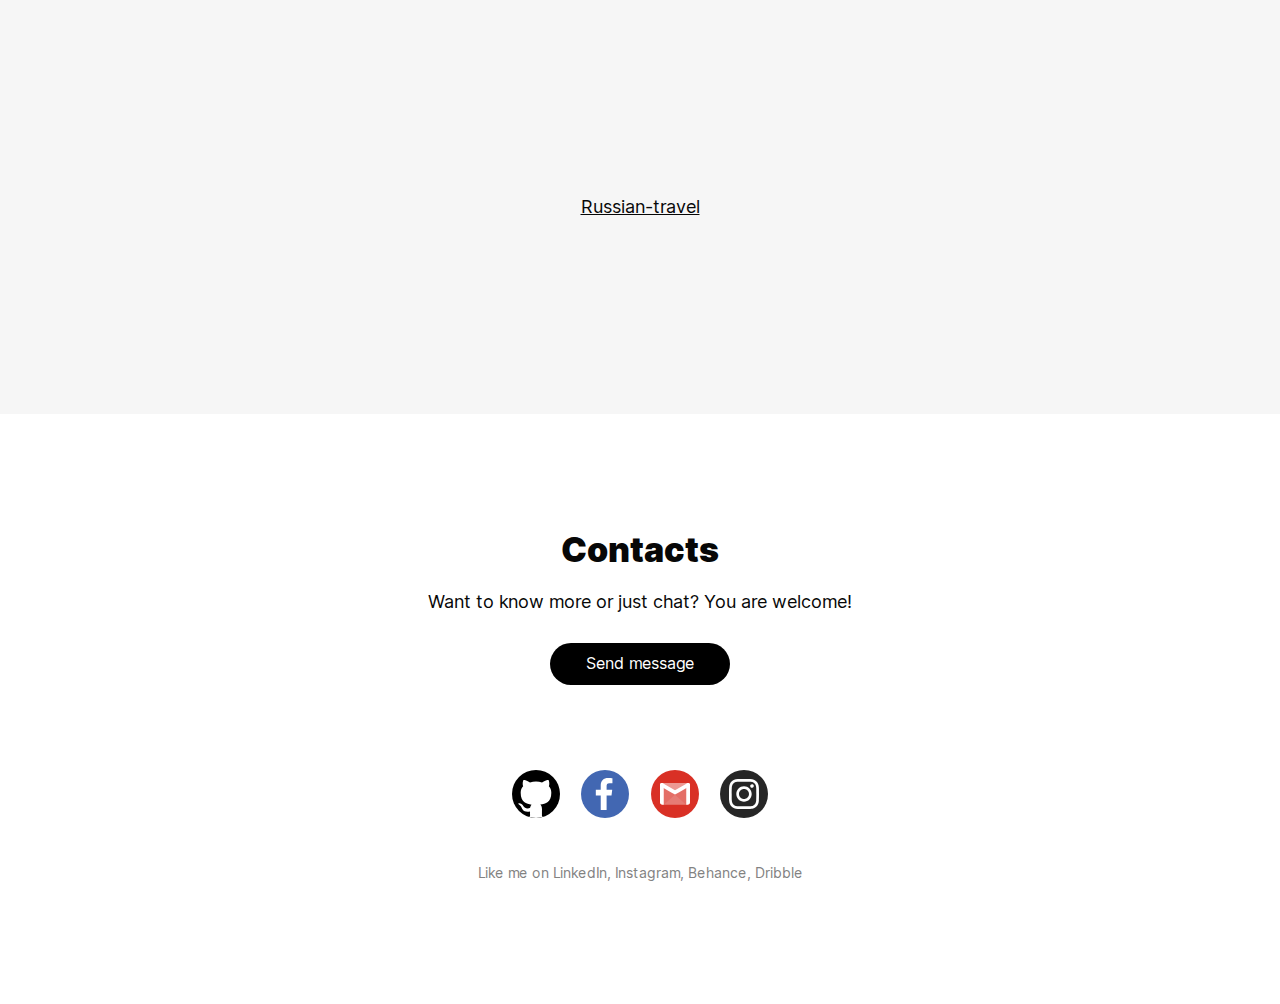
==== commit 710c8e44: "feature: make popup" ====
--- a/index.html
+++ b/index.html
@@ -131,10 +131,10 @@
         <button class="footer__button" id="message-button" type="button">Send message</button>
         <nav class="footer__menu">
           <ul class="footer__menu_table">
-            <li class="footer__menu-item"><a href="https://github.com/Zandalar" target="_blank"><img src="./images/github.svg" alt="GitHub"></a></li>
-            <li class="footer__menu-item"><a href="#"><img src="./images/facebook.svg" alt="Facebook"></a></li>
-            <li class="footer__menu-item"><a href="#"><img src="./images/gmail.svg" alt="Gmail"></a></li>
-            <li class="footer__menu-item"><a href="#"><img src="./images/instagram.svg" alt="Instagram"></a></li>
+            <li class="footer__menu-item"><a href="https://github.com/Zandalar" target="_blank"><img class="footer__icon" src="./images/github.svg" alt="GitHub"></a></li>
+            <li class="footer__menu-item"><a href="https://www.facebook.com/vitaly.masich" target="_blank"><img class="footer__icon" src="./images/facebook.svg" alt="Facebook"></a></li>
+            <li class="footer__menu-item"><a href="#" target="_blank"><img class="footer__icon" src="./images/gmail.svg" alt="Gmail"></a></li>
+            <li class="footer__menu-item"><a href="https://www.instagram.com/ge0dezist/" target="_blank"><img class="footer__icon" src="./images/instagram.svg" alt="Instagram"></a></li>
           </ul>
         </nav>
         <p class="footer__text">Like me on LinkedIn, Instagram, Behance, Dribble</p>
@@ -146,7 +146,7 @@
             <label for="popup__email">Please, write your e-mail</label>
             <input class="popup__input" id="popup__email" type="email" placeholder="enter your e-mail" minlength="3">
             <label for="popup__message">Please, write me your message</label>
-            <textarea class="popup__input" id="popup__message" type="text" placeholder="enter your message" minlength="10"></textarea>
+            <textarea class="popup__textarea" id="popup__message" type="text" placeholder="enter your message" minlength="10"></textarea>
           </form>
           <button class="popup__button" type="submit">Send</button>
         </div>
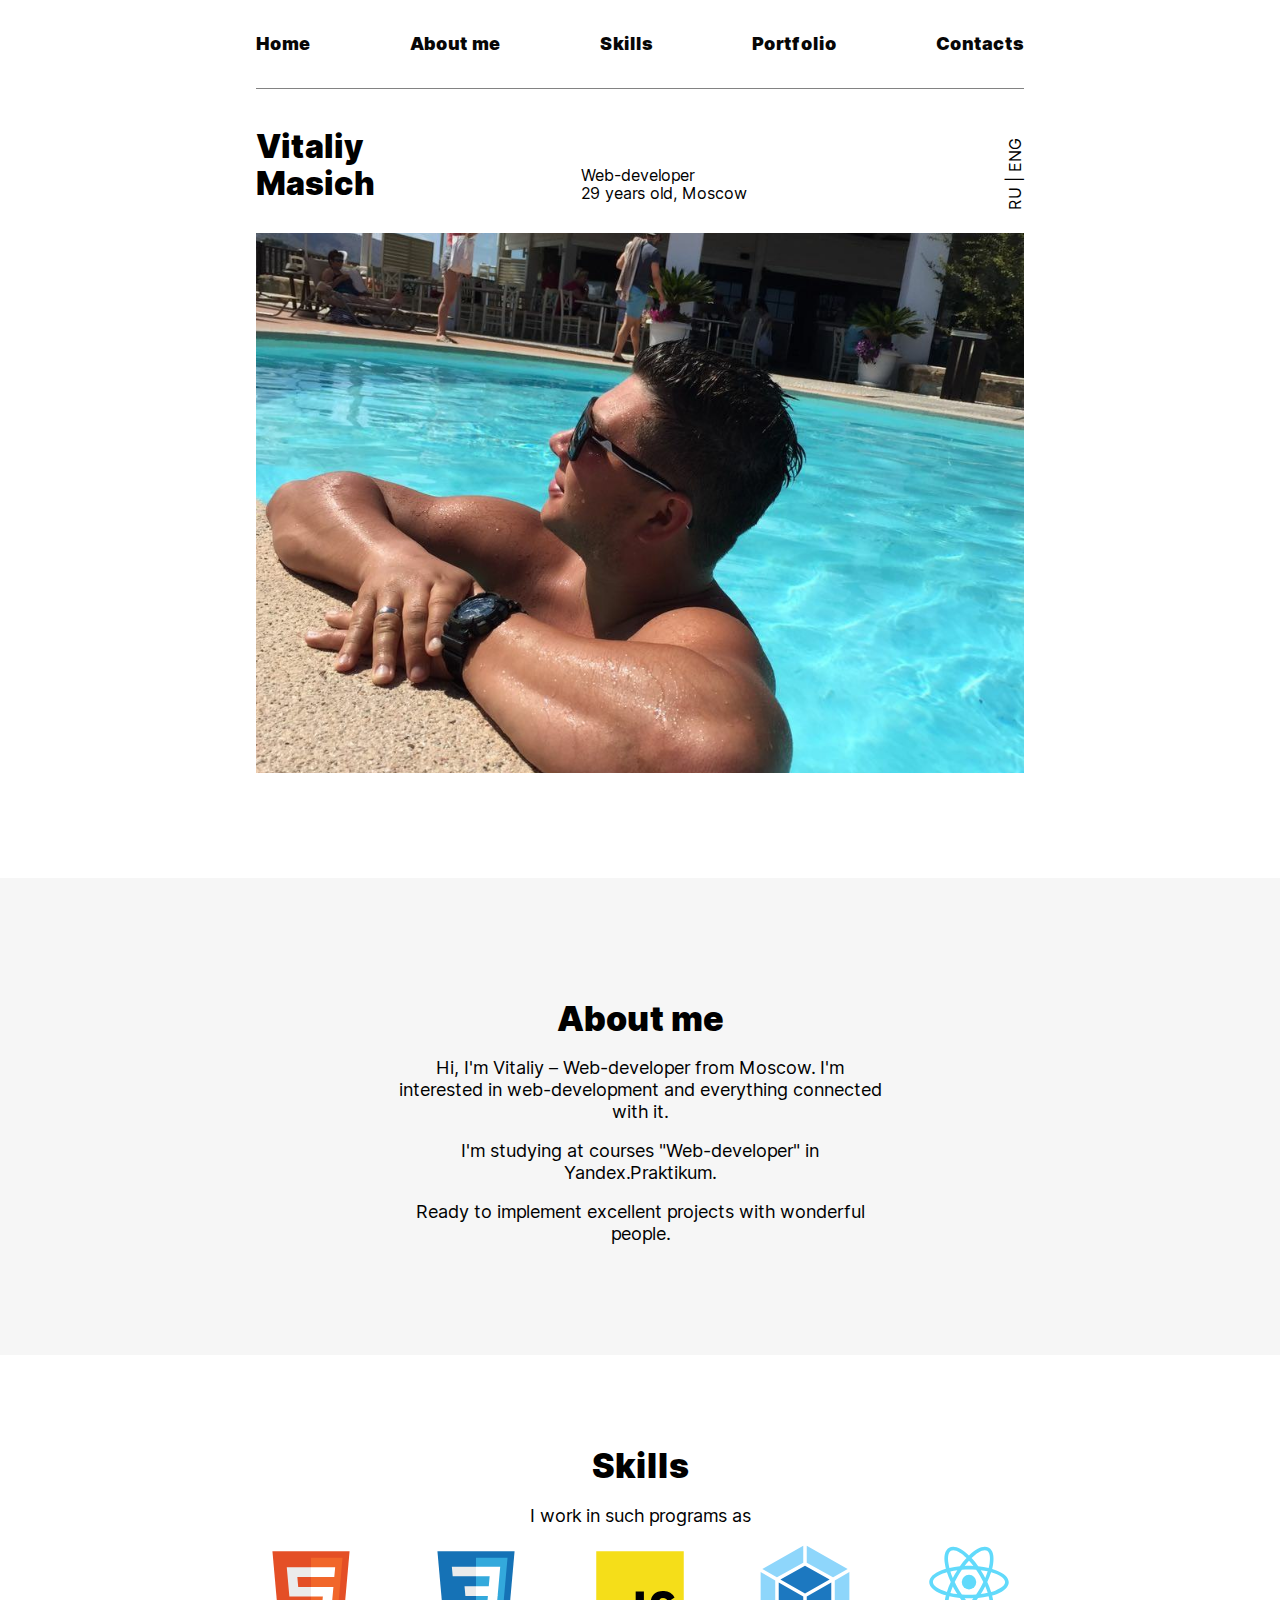
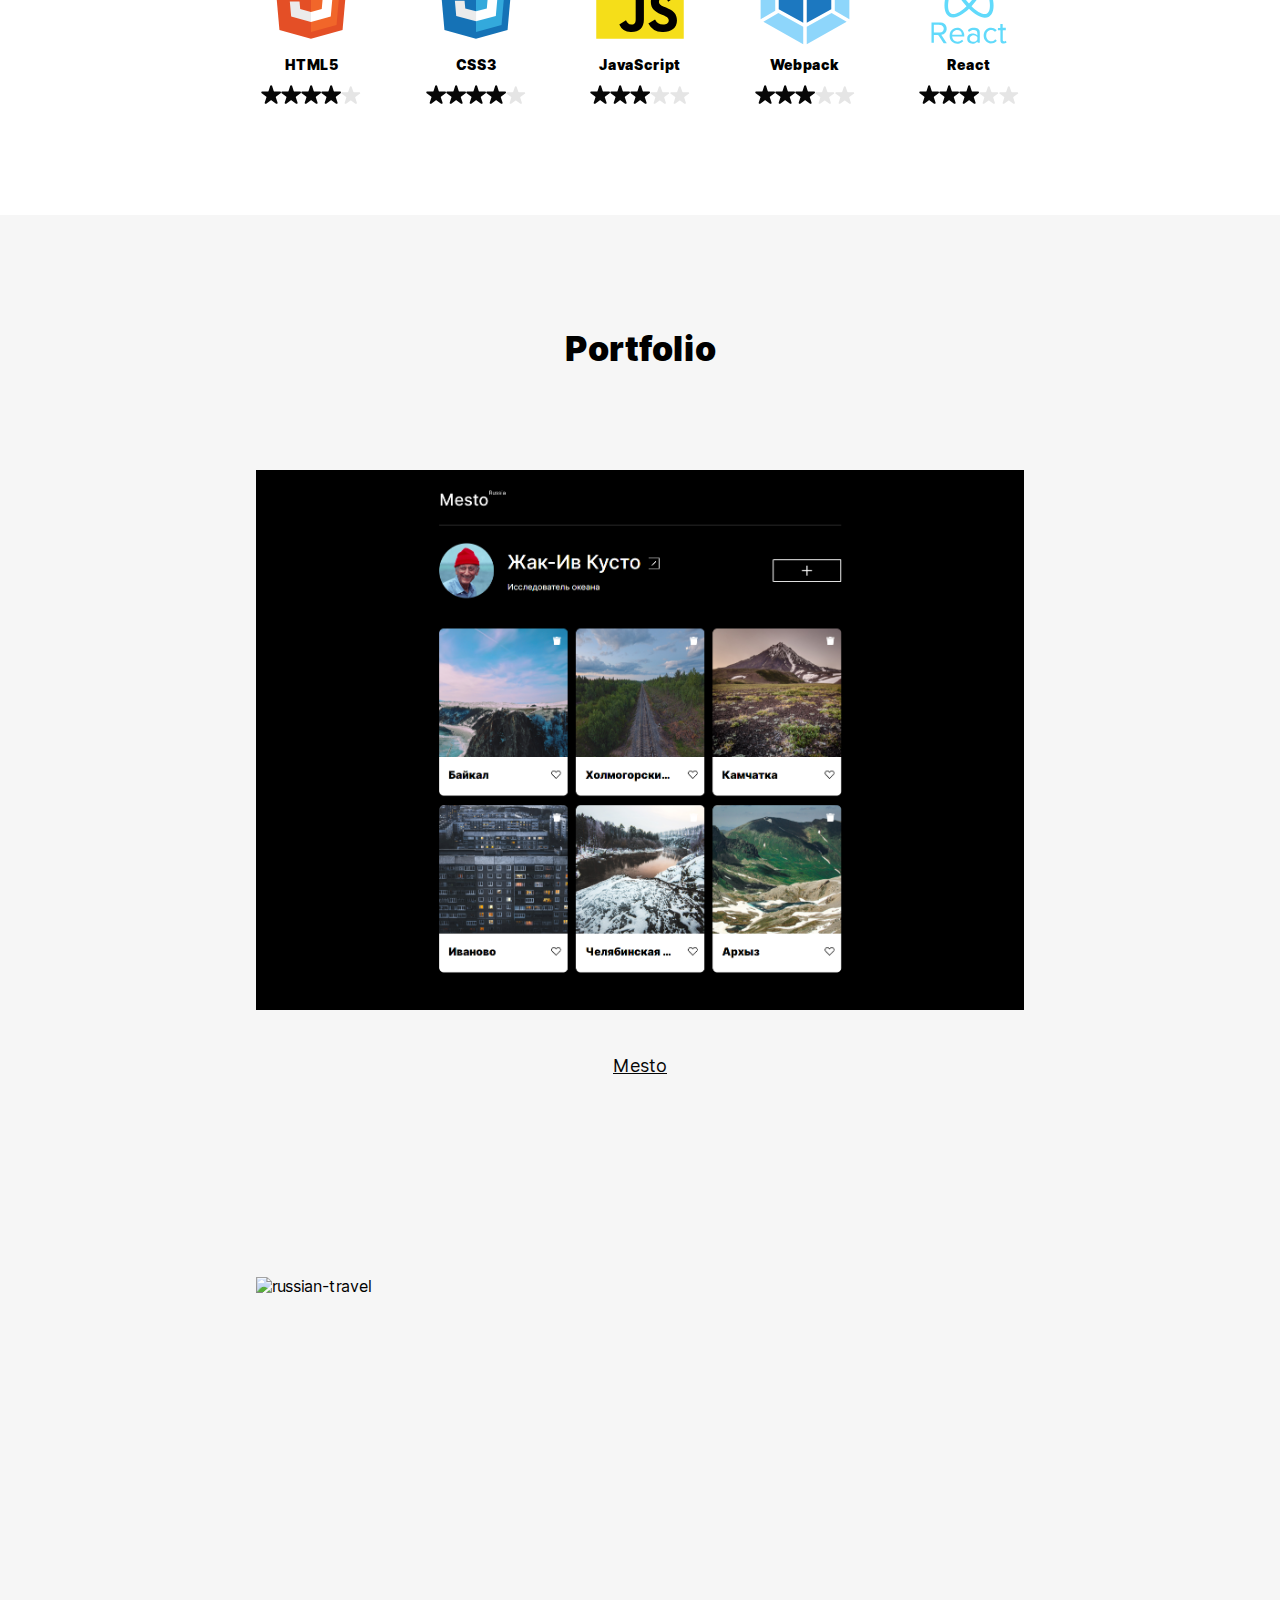
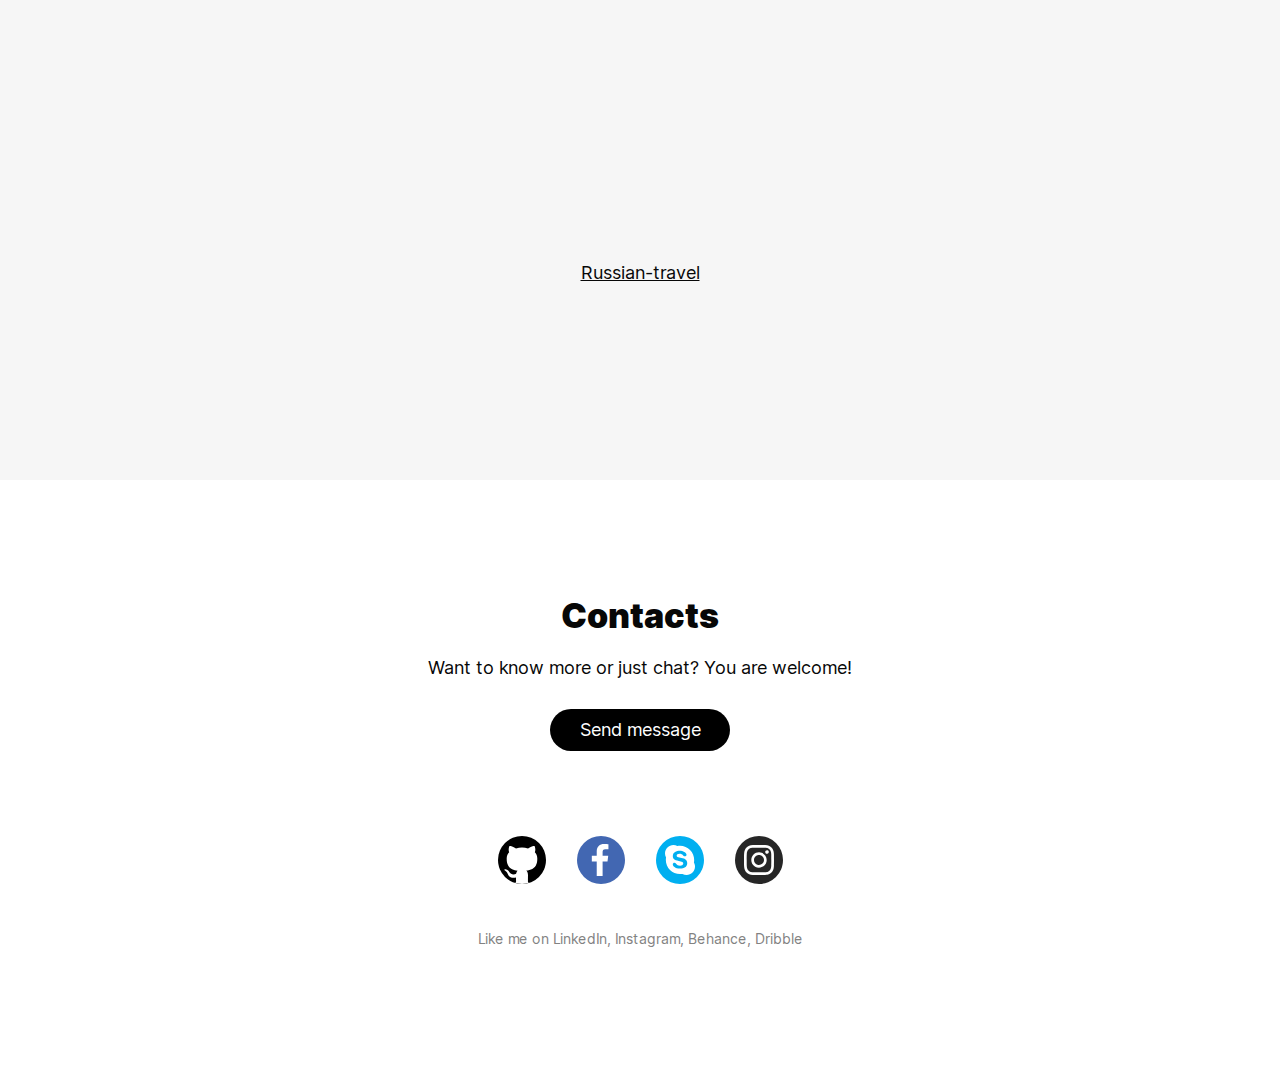
==== commit 04d6eb10: "feature: new menus. Adaptive. JS" ====
--- a/index.html
+++ b/index.html
@@ -26,6 +26,7 @@
             <h1 class="home__name-item">Vitaliy</h1>
             <h1 class="home__name-item">Masich</h1>
           </div>
+          <button class="menu__button" type="button"><img class="menu_image" src="./images/menu.svg" alt="menu"></button>
           <div class="home__description">
             <p class="home__description-item">Web-developer</p>
             <p class="home__description-item">29 years old, Moscow</p>
@@ -115,13 +116,11 @@
         <div class="portfolio__container">
           <div class="portfolio__card">
             <img class="portfolio__card-image" src="./images/mesto.png" alt="mesto">
-            <a class="portfolio__card-title" href="https://zandalar.github.io/mesto/">Mesto</a>
+            <a class="portfolio__card-title" href="https://zandalar.github.io/mesto/" target="_blank">Mesto</a>
           </div>
-        </div>
-        <div class="portfolio__container">
           <div class="portfolio__card">
             <img class="portfolio__card-image" src="./images/russian_travel.png" alt="russian-travel">
-            <a class="portfolio__card-title" href="https://zandalar.github.io/russian-travel/">Russian-travel</a>
+            <a class="portfolio__card-title" href="https://zandalar.github.io/russian-travel/" target="_blank">Russian-travel</a>
           </div>
         </div>
       </section>
@@ -133,7 +132,7 @@
           <ul class="footer__menu_table">
             <li class="footer__menu-item"><a href="https://github.com/Zandalar" target="_blank"><img class="footer__icon" src="./images/github.svg" alt="GitHub"></a></li>
             <li class="footer__menu-item"><a href="https://www.facebook.com/vitaly.masich" target="_blank"><img class="footer__icon" src="./images/facebook.svg" alt="Facebook"></a></li>
-            <li class="footer__menu-item"><a href="#" target="_blank"><img class="footer__icon" src="./images/gmail.svg" alt="Gmail"></a></li>
+            <li class="footer__menu-item"><a href="#" target="_blank"><img class="footer__icon" src="./images/skype.svg" alt="Skype"></a></li>
             <li class="footer__menu-item"><a href="https://www.instagram.com/ge0dezist/" target="_blank"><img class="footer__icon" src="./images/instagram.svg" alt="Instagram"></a></li>
           </ul>
         </nav>
@@ -149,6 +148,13 @@
             <textarea class="popup__textarea" id="popup__message" type="text" placeholder="enter your message" minlength="10"></textarea>
           </form>
           <button class="popup__button" type="submit">Send</button>
+          <button class="popup__button-close" id="button-close" type="button"></button>
+        </div>
+      </div>
+
+      <div class="popup__menu">
+        <div  class="popup__menu-container">
+
         </div>
       </div>
 
--- a/pages/index.css
+++ b/pages/index.css
@@ -14,3 +14,4 @@
 @import url(../blocks/portfolio/portfolio.css);
 @import url(../blocks/footer/footer.css);
 @import url(../blocks/popup/popup.css);
+@import url(../blocks/popup/_opened/popup_opened.css);
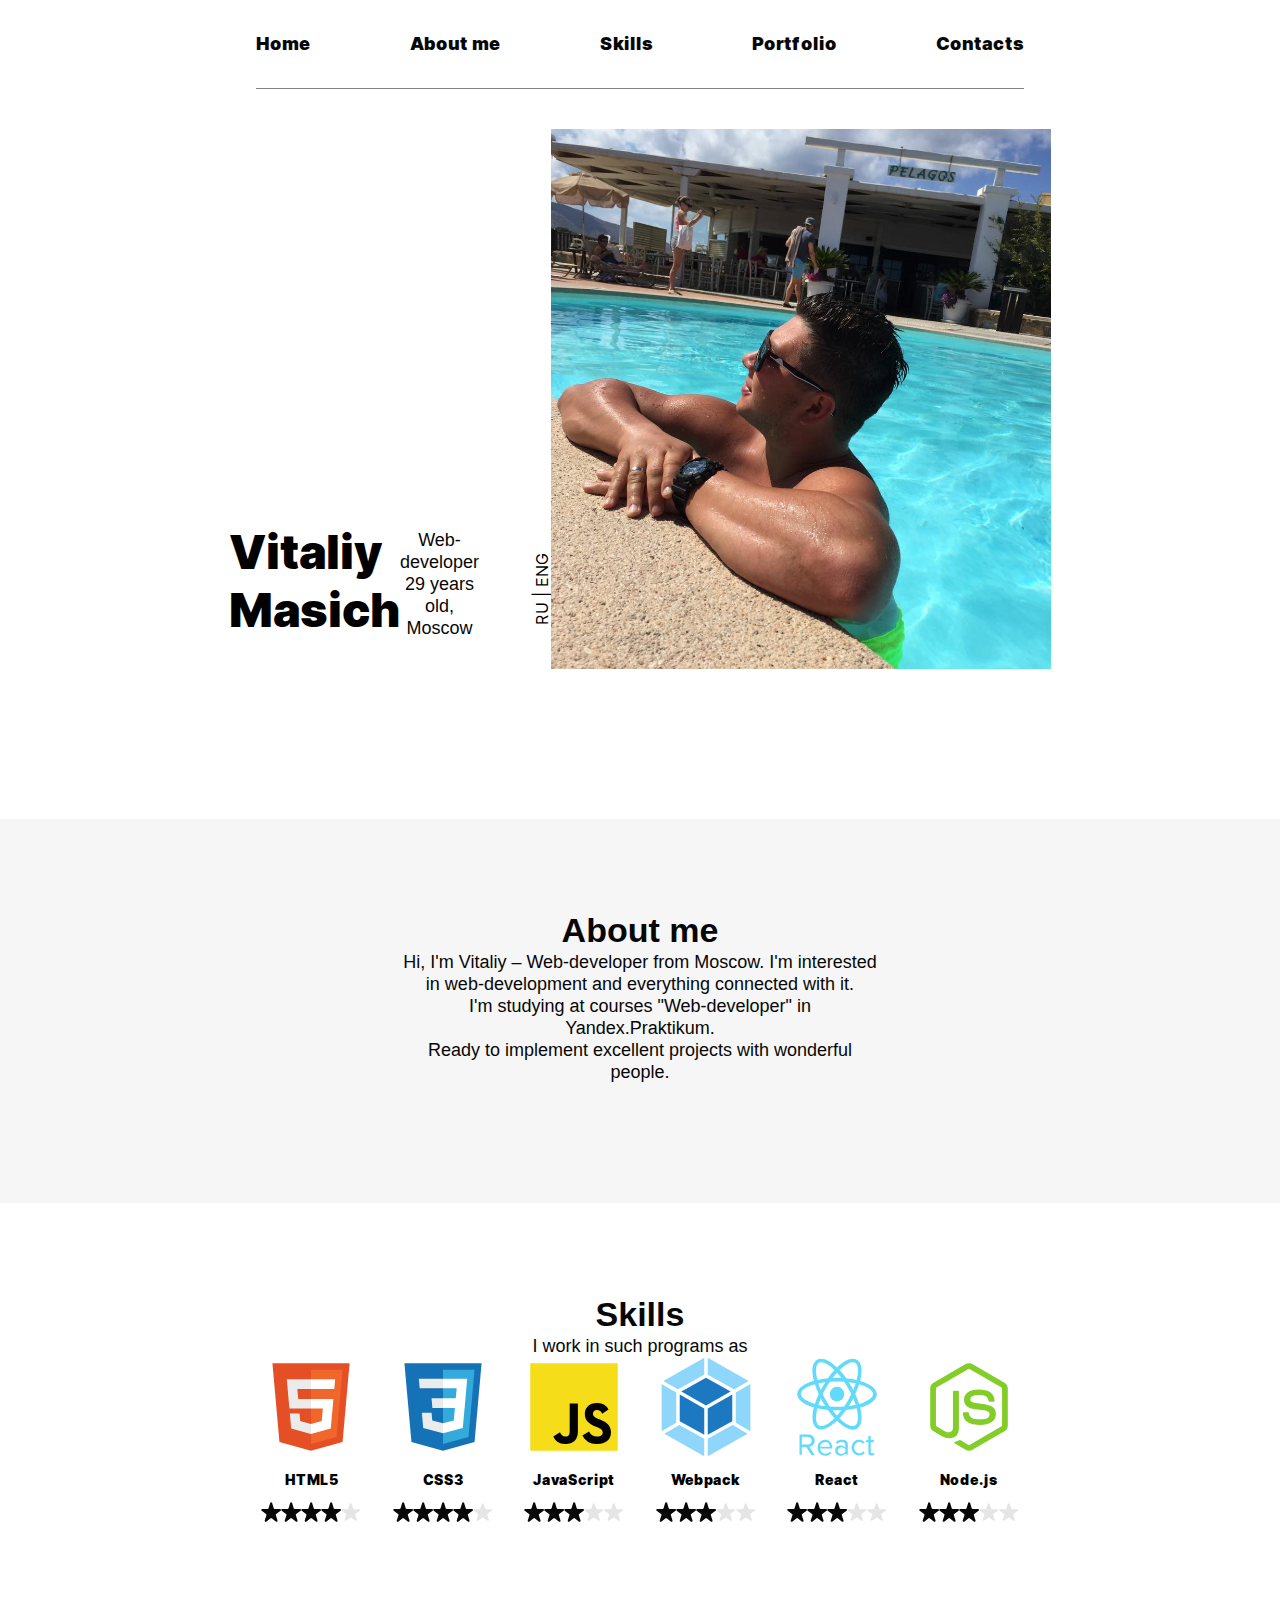
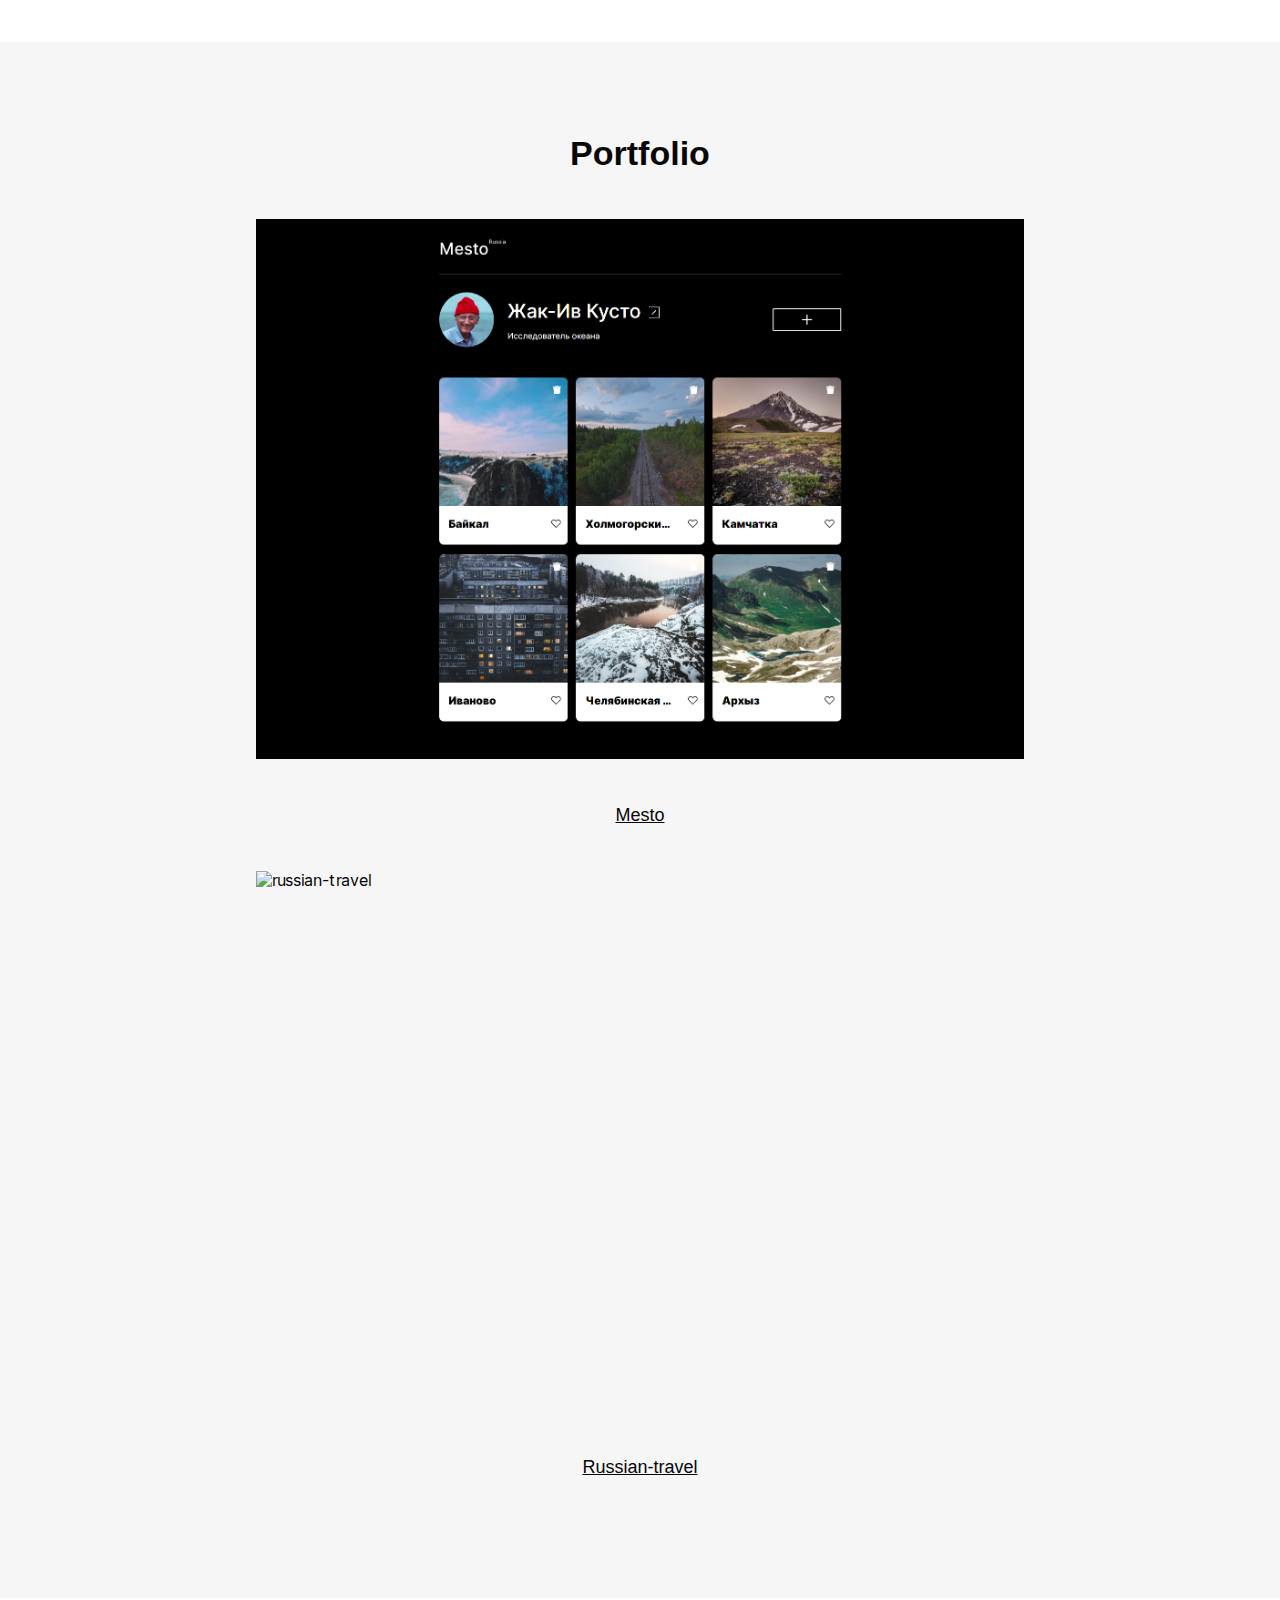
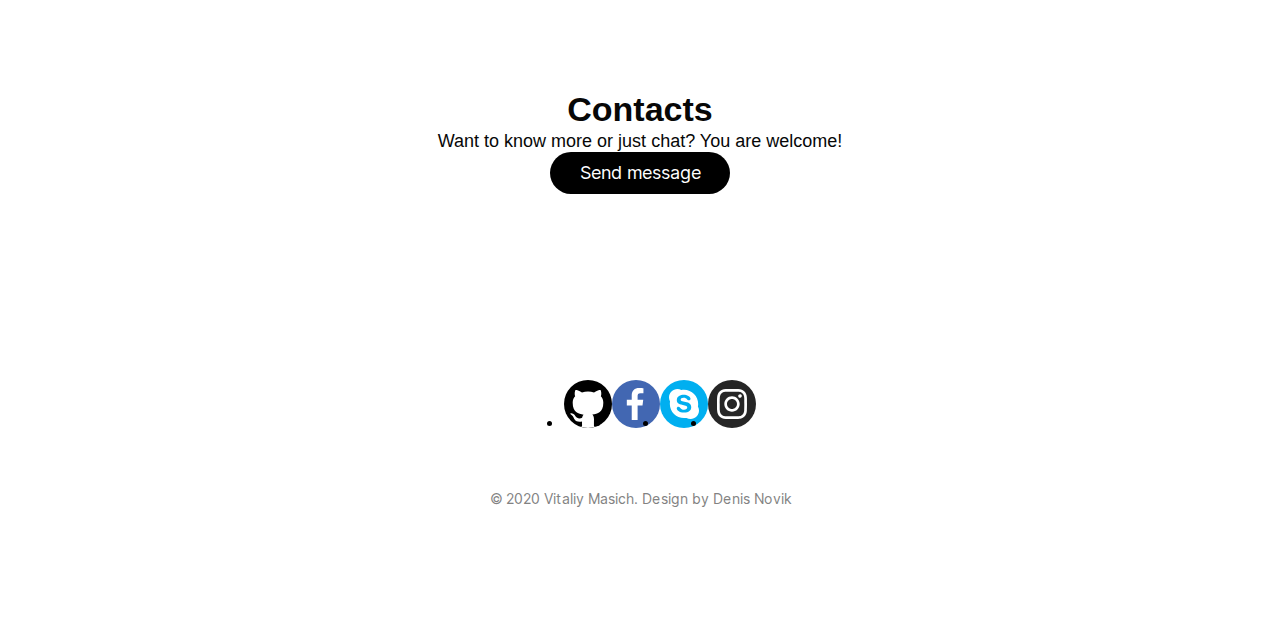
==== commit d55db6a6: "feature: JS popups. Refactor HTML" ====
--- a/index.html
+++ b/index.html
@@ -9,6 +9,7 @@
 <body>
   <div class="page" id="page-start">
     <div class="content">
+      <button class="menu__button" type="button"><img class="menu_image" src="./images/menu.svg" alt="menu"></button>
       <header class="header">
         <nav class="menu">
           <ul class="header__menu">
@@ -20,123 +21,141 @@
           </ul>
         </nav>
       </header>
-      <section class="home" id="section-home">
+
+      <section class="section home" id="section-home">
         <div class="home__container">
-          <div class="home__name">
-            <h1 class="home__name-item">Vitaliy</h1>
-            <h1 class="home__name-item">Masich</h1>
+          <div class="home__info">
+            <div class="home__name">
+              <h1 class="home__name-item">Vitaliy</h1>
+              <h1 class="home__name-item">Masich</h1>
+            </div>
+            <div class="home__description">
+              <p class="text">Web-developer</p>
+              <p class="text">29 years old, Moscow</p>
+            </div>
+            <div class="language">
+              <button class="language_ru">RU</button>
+              <p class="language__separator">|</p>
+              <button class="language_eng">ENG</button>
+            </div>
           </div>
-          <button class="menu__button" type="button"><img class="menu_image" src="./images/menu.svg" alt="menu"></button>
-          <div class="home__description">
-            <p class="home__description-item">Web-developer</p>
-            <p class="home__description-item">29 years old, Moscow</p>
-          </div>
-          <div class="language">
-            <button class="language_ru">RU</button>
-            <p class="language__separator">|</p>
-            <button class="language_eng">ENG</button>
-          </div>
-        </div>
-        <div class="home__photo"></div>
-      </section>
-
-      <section class="about" id="section-about">
-        <div class="about__container">
-          <h2 class="about__title">About me</h2>
-          <p class="about__text">Hi, I'm Vitaliy – Web-developer from Moscow. I'm interested in web-development and everything connected with it.</p>
-          <p class="about__text">I'm studying at courses "Web-developer" in Yandex.Praktikum.</p>
-          <p class="about__text">Ready to implement excellent projects with wonderful people.</p>
+          <img class="home__photo" src="./images/home__photo.jpg" alt="author's photo">
         </div>
       </section>
 
-      <section class="skills" id="section-skills">
-        <h2 class="skills__title">Skills</h2>
-        <p class="skills__text">I work in such programs as</p>
-        <div class="skills__card-container">
-          <div class="skills__card">
-            <img class="skills__card-img" src="./images/html.svg" alt="html">
-            <h2 class="skills__card-title">HTML5</h2>
-            <div class="skills__star-container">
-              <img class="skills__card-img_star" src="./images/star__active.svg" alt="star">
-              <img class="skills__card-img_star" src="./images/star__active.svg" alt="star">
-              <img class="skills__card-img_star" src="./images/star__active.svg" alt="star">
-              <img class="skills__card-img_star" src="./images/star__active.svg" alt="star">
-              <img class="skills__card-img_star" src="./images/star__disactive.svg" alt="star">
+      <section class="section about" id="section-about">
+        <div class="about__container">
+          <h2 class="title">About me</h2>
+          <p class="text">Hi, I'm Vitaliy – Web-developer from Moscow. I'm interested in web-development and everything connected with it.</p>
+          <p class="text">I'm studying at courses "Web-developer" in Yandex.Praktikum.</p>
+          <p class="text">Ready to implement excellent projects with wonderful people.</p>
+        </div>
+      </section>
+
+      <section class="section skills" id="section-skills">
+        <div class="skills__container">
+          <h2 class="title">Skills</h2>
+          <p class="text">I work in such programs as</p>
+          <div class="skills__card-container">
+            <div class="skills__card">
+              <img class="skills__card-img" src="./images/html.svg" alt="html">
+              <h3 class="skills__card-title">HTML5</h3>
+              <div class="skills__star-container">
+                <img class="skills__card-img_star" src="./images/star__active.svg" alt="star">
+                <img class="skills__card-img_star" src="./images/star__active.svg" alt="star">
+                <img class="skills__card-img_star" src="./images/star__active.svg" alt="star">
+                <img class="skills__card-img_star" src="./images/star__active.svg" alt="star">
+                <img class="skills__card-img_star" src="./images/star__disactive.svg" alt="star">
+              </div>
             </div>
-          </div>
-          <div class="skills__card">
-            <img class="skills__card-img" src="./images/css.svg" alt="css">
-            <h2 class="skills__card-title">CSS3</h2>
-            <div class="skills__star-container">
-              <img class="skills__card-img_star" src="./images/star__active.svg" alt="star">
-              <img class="skills__card-img_star" src="./images/star__active.svg" alt="star">
-              <img class="skills__card-img_star" src="./images/star__active.svg" alt="star">
-              <img class="skills__card-img_star" src="./images/star__active.svg" alt="star">
-              <img class="skills__card-img_star" src="./images/star__disactive.svg" alt="star">
+            <div class="skills__card">
+              <img class="skills__card-img" src="./images/css.svg" alt="css">
+              <h3 class="skills__card-title">CSS3</h3>
+              <div class="skills__star-container">
+                <img class="skills__card-img_star" src="./images/star__active.svg" alt="star">
+                <img class="skills__card-img_star" src="./images/star__active.svg" alt="star">
+                <img class="skills__card-img_star" src="./images/star__active.svg" alt="star">
+                <img class="skills__card-img_star" src="./images/star__active.svg" alt="star">
+                <img class="skills__card-img_star" src="./images/star__disactive.svg" alt="star">
+              </div>
             </div>
-          </div>
-          <div class="skills__card">
-            <img class="skills__card-img" src="./images/js.svg" alt="JavaScript">
-            <h2 class="skills__card-title">JavaScript</h2>
-            <div class="skills__star-container">
-              <img class="skills__card-img_star" src="./images/star__active.svg" alt="star">
-              <img class="skills__card-img_star" src="./images/star__active.svg" alt="star">
-              <img class="skills__card-img_star" src="./images/star__active.svg" alt="star">
-              <img class="skills__card-img_star" src="./images/star__disactive.svg" alt="star">
-              <img class="skills__card-img_star" src="./images/star__disactive.svg" alt="star">
+            <div class="skills__card">
+              <img class="skills__card-img" src="./images/js.svg" alt="JavaScript">
+              <h3 class="skills__card-title">JavaScript</h3>
+              <div class="skills__star-container">
+                <img class="skills__card-img_star" src="./images/star__active.svg" alt="star">
+                <img class="skills__card-img_star" src="./images/star__active.svg" alt="star">
+                <img class="skills__card-img_star" src="./images/star__active.svg" alt="star">
+                <img class="skills__card-img_star" src="./images/star__disactive.svg" alt="star">
+                <img class="skills__card-img_star" src="./images/star__disactive.svg" alt="star">
+              </div>
             </div>
-          </div>
-          <div class="skills__card">
-            <img class="skills__card-img" src="./images/webpack.svg" alt="JavaScript">
-            <h2 class="skills__card-title">Webpack</h2>
-            <div class="skills__star-container">
-              <img class="skills__card-img_star" src="./images/star__active.svg" alt="star">
-              <img class="skills__card-img_star" src="./images/star__active.svg" alt="star">
-              <img class="skills__card-img_star" src="./images/star__active.svg" alt="star">
-              <img class="skills__card-img_star" src="./images/star__disactive.svg" alt="star">
-              <img class="skills__card-img_star" src="./images/star__disactive.svg" alt="star">
+            <div class="skills__card">
+              <img class="skills__card-img" src="./images/webpack.svg" alt="JavaScript">
+              <h3 class="skills__card-title">Webpack</h3>
+              <div class="skills__star-container">
+                <img class="skills__card-img_star" src="./images/star__active.svg" alt="star">
+                <img class="skills__card-img_star" src="./images/star__active.svg" alt="star">
+                <img class="skills__card-img_star" src="./images/star__active.svg" alt="star">
+                <img class="skills__card-img_star" src="./images/star__disactive.svg" alt="star">
+                <img class="skills__card-img_star" src="./images/star__disactive.svg" alt="star">
+              </div>
             </div>
-          </div>
-          <div class="skills__card">
-            <img class="skills__card-img" src="./images/react.svg" alt="JavaScript">
-            <h2 class="skills__card-title">React</h2>
-            <div class="skills__star-container">
-              <img class="skills__card-img_star" src="./images/star__active.svg" alt="star">
-              <img class="skills__card-img_star" src="./images/star__active.svg" alt="star">
-              <img class="skills__card-img_star" src="./images/star__active.svg" alt="star">
-              <img class="skills__card-img_star" src="./images/star__disactive.svg" alt="star">
-              <img class="skills__card-img_star" src="./images/star__disactive.svg" alt="star">
+            <div class="skills__card">
+              <img class="skills__card-img" src="./images/react.svg" alt="JavaScript">
+              <h3 class="skills__card-title">React</h3>
+              <div class="skills__star-container">
+                <img class="skills__card-img_star" src="./images/star__active.svg" alt="star">
+                <img class="skills__card-img_star" src="./images/star__active.svg" alt="star">
+                <img class="skills__card-img_star" src="./images/star__active.svg" alt="star">
+                <img class="skills__card-img_star" src="./images/star__disactive.svg" alt="star">
+                <img class="skills__card-img_star" src="./images/star__disactive.svg" alt="star">
+              </div>
+            </div>
+            <div class="skills__card">
+              <img class="skills__card-img" src="./images/nodejs.svg" alt="Node.js">
+              <h3 class="skills__card-title">Node.js</h3>
+              <div class="skills__star-container">
+                <img class="skills__card-img_star" src="./images/star__active.svg" alt="star">
+                <img class="skills__card-img_star" src="./images/star__active.svg" alt="star">
+                <img class="skills__card-img_star" src="./images/star__active.svg" alt="star">
+                <img class="skills__card-img_star" src="./images/star__disactive.svg" alt="star">
+                <img class="skills__card-img_star" src="./images/star__disactive.svg" alt="star">
+              </div>
             </div>
           </div>
         </div>
       </section>
 
-      <section class="portfolio" id="section-portfolio">
-        <h2 class="portfolio__title">Portfolio</h2>
+      <section class="section portfolio" id="section-portfolio">
         <div class="portfolio__container">
+          <h2 class="title">Portfolio</h2>
           <div class="portfolio__card">
             <img class="portfolio__card-image" src="./images/mesto.png" alt="mesto">
-            <a class="portfolio__card-title" href="https://zandalar.github.io/mesto/" target="_blank">Mesto</a>
+            <a class="text" href="https://zandalar.github.io/mesto/" target="_blank">Mesto</a>
           </div>
           <div class="portfolio__card">
             <img class="portfolio__card-image" src="./images/russian_travel.png" alt="russian-travel">
-            <a class="portfolio__card-title" href="https://zandalar.github.io/russian-travel/" target="_blank">Russian-travel</a>
+            <a class="text" href="https://zandalar.github.io/russian-travel/" target="_blank">Russian-travel</a>
           </div>
         </div>
       </section>
-      <footer class="footer" id="section-footer">
-        <h2 class="footer__title">Contacts</h2>
-        <p class="footer__subtitle">Want to know more or just chat? You are welcome!</p>
+
+      <footer class="section footer" id="section-footer">
+        <div class="footer__container">
+        <h2 class="title">Contacts</h2>
+        <p class="text">Want to know more or just chat? You are welcome!</p>
         <button class="footer__button" id="message-button" type="button">Send message</button>
-        <nav class="footer__menu">
-          <ul class="footer__menu_table">
+        <nav class="footer__navigation">
+          <ul class="footer__menu">
             <li class="footer__menu-item"><a href="https://github.com/Zandalar" target="_blank"><img class="footer__icon" src="./images/github.svg" alt="GitHub"></a></li>
             <li class="footer__menu-item"><a href="https://www.facebook.com/vitaly.masich" target="_blank"><img class="footer__icon" src="./images/facebook.svg" alt="Facebook"></a></li>
             <li class="footer__menu-item"><a href="#" target="_blank"><img class="footer__icon" src="./images/skype.svg" alt="Skype"></a></li>
             <li class="footer__menu-item"><a href="https://www.instagram.com/ge0dezist/" target="_blank"><img class="footer__icon" src="./images/instagram.svg" alt="Instagram"></a></li>
           </ul>
         </nav>
-        <p class="footer__text">Like me on LinkedIn, Instagram, Behance, Dribble</p>
+        <p class="footer__text">&copy; 2020 Vitaliy Masich. Design by Denis Novik</p>
+        </div>
       </footer>
 
       <div class="popup">
@@ -152,12 +171,25 @@
         </div>
       </div>
 
-      <div class="popup__menu">
-        <div  class="popup__menu-container">
-
+      <div class="mini-menu">
+        <div  class="mini-menu__container">
+          <nav class="mini-menu__navigation">
+            <button class="mini-menu__button-close" id="mini-menu__btn-close" type="button"></button>
+            <ul class="mini-menu__table">
+              <li class="mini-menu__item"><a class="mini-menu__link" href="#page-start">Home</a></li>
+              <li class="mini-menu__item"><a class="mini-menu__link" href="#section-about">About me</a></li>
+              <li class="mini-menu__item"><a class="mini-menu__link" href="#section-skills">Skills</a></li>
+              <li class="mini-menu__item"><a class="mini-menu__link" href="#section-portfolio">Portfolio</a></li>
+              <li class="mini-menu__item"><a class="mini-menu__link" href="#section-footer">Contacts</a></li>
+            </ul>
+          </nav>
+          <div class="mini-menu__language">
+            <button class="mini-menu__language_ru">RU</button>
+            <p class="mini-menu__separator">|</p>
+            <button class="mini-menu__language_eng">ENG</button>
+          </div>
         </div>
       </div>
-
     </div>
   </div>
 <script src="./scripts/js.js"></script>
--- a/pages/index.css
+++ b/pages/index.css
@@ -1,5 +1,6 @@
 @import url(../vendor/normalize.css);
 @import url(../fonts/__inter/fonts__inter.css);
+@import url(../blocks/section/section.css);
 @import url(../blocks/page/page.css);
 @import url(../blocks/content/content.css);
 @import url(../blocks/header/header.css);
@@ -14,4 +15,10 @@
 @import url(../blocks/portfolio/portfolio.css);
 @import url(../blocks/footer/footer.css);
 @import url(../blocks/popup/popup.css);
+@import url(../blocks/mini-menu/mini-menu.css);
+@import url(../blocks/mini-menu/_opened/mini-menu_opened.css);
 @import url(../blocks/popup/_opened/popup_opened.css);
+@import url(../blocks/title/title.css);
+@import url(../blocks/text/text.css);
+
+
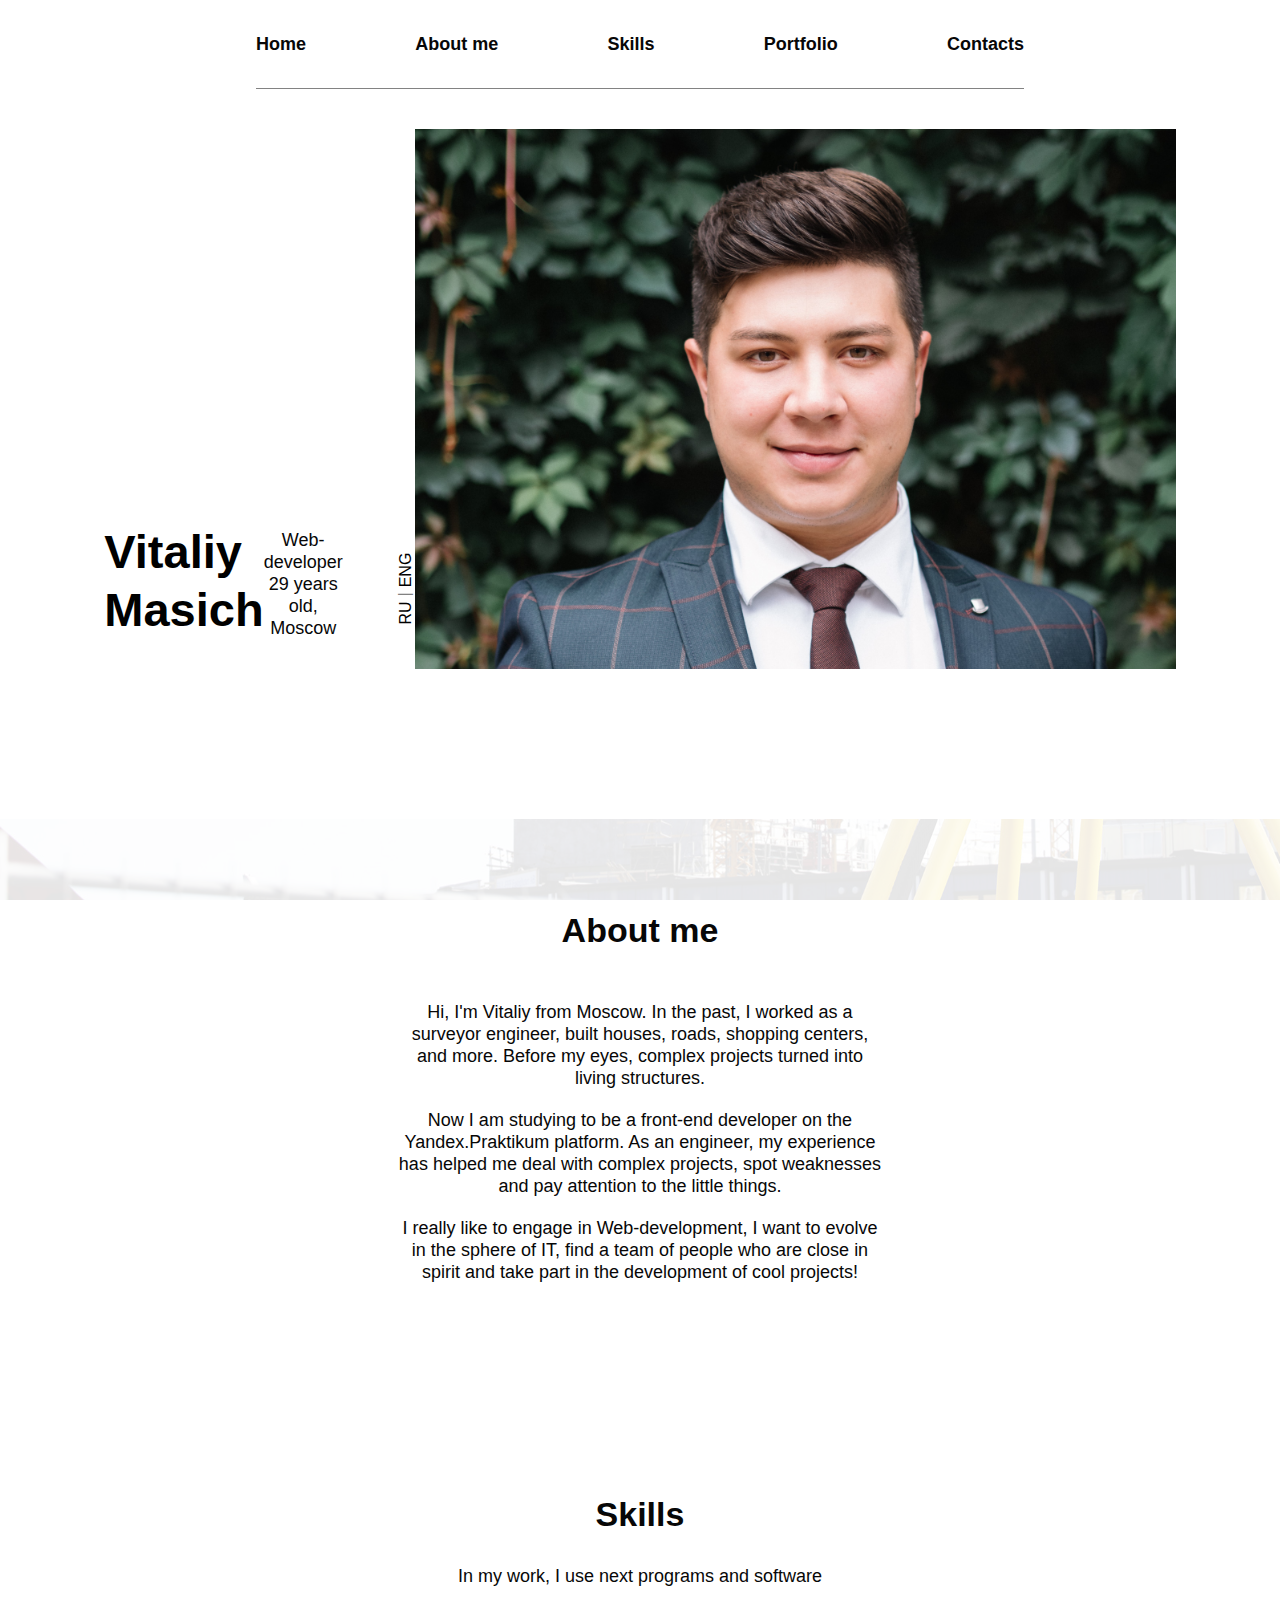
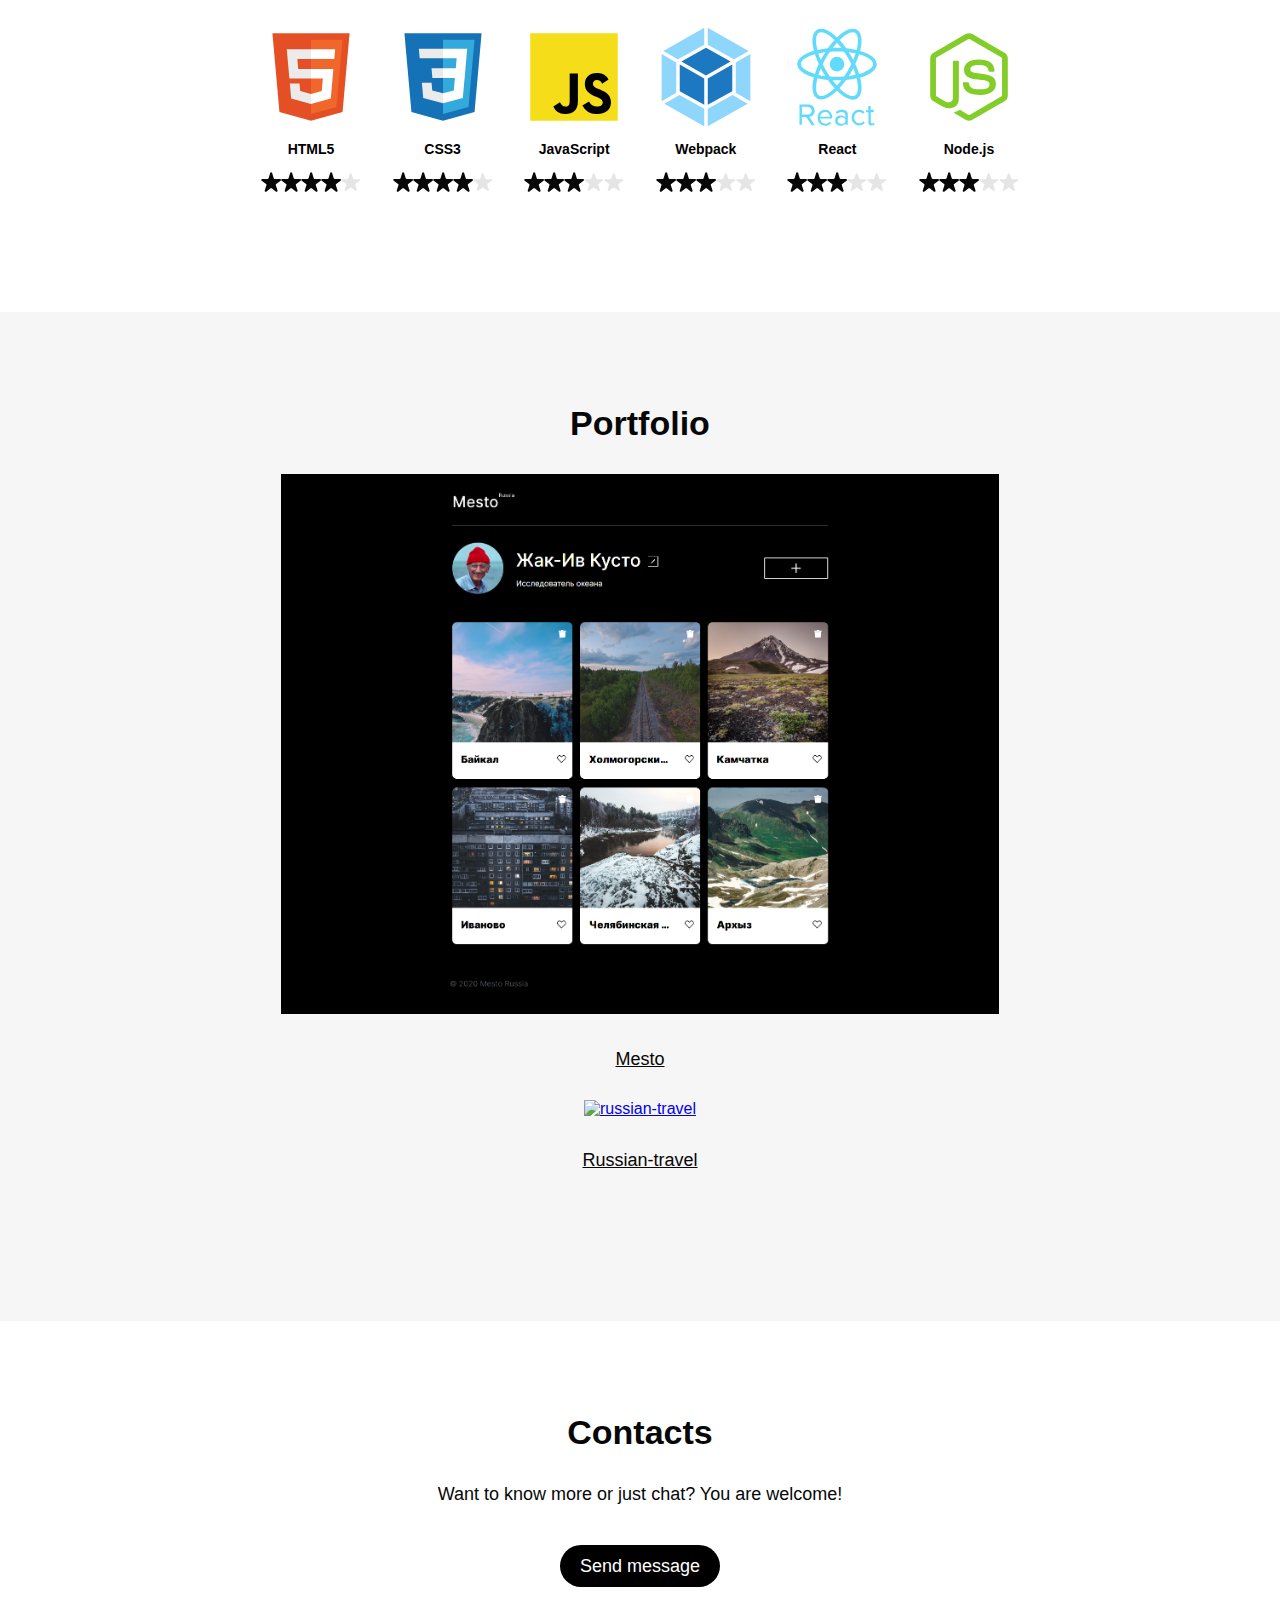
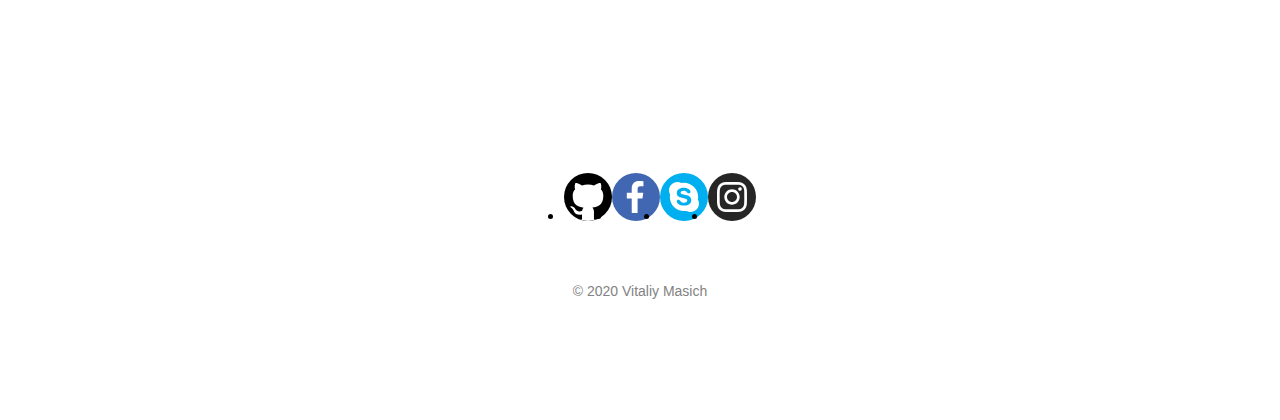
==== commit 43882f92: "feature: change language. edit text" ====
--- a/index.html
+++ b/index.html
@@ -1,5 +1,5 @@
 <!DOCTYPE html>
-<html lang="ru">
+<html lang="en">
 <head>
   <meta charset="UTF-8">
   <meta name="viewport" content="width=device-width, initial-scale=1.0">
@@ -22,7 +22,7 @@
         </nav>
       </header>
 
-      <section class="section home" id="section-home">
+      <section class="home section" id="section-home">
         <div class="home__container">
           <div class="home__info">
             <div class="home__name">
@@ -34,28 +34,33 @@
               <p class="text">29 years old, Moscow</p>
             </div>
             <div class="language">
-              <button class="language_ru">RU</button>
-              <p class="language__separator">|</p>
-              <button class="language_eng">ENG</button>
+              <a class="language_ru" href="./pages/ru.html">RU</a>
+              <p class="language__separator"> | </p>
+              <a class="language_eng" href="./index.html">ENG</a>
             </div>
           </div>
           <img class="home__photo" src="./images/home__photo.jpg" alt="author's photo">
         </div>
       </section>
 
-      <section class="section about" id="section-about">
+      <section class="about section" id="section-about">
+        <div class="about__overlay"></div>
         <div class="about__container">
           <h2 class="title">About me</h2>
-          <p class="text">Hi, I'm Vitaliy – Web-developer from Moscow. I'm interested in web-development and everything connected with it.</p>
-          <p class="text">I'm studying at courses "Web-developer" in Yandex.Praktikum.</p>
-          <p class="text">Ready to implement excellent projects with wonderful people.</p>
-        </div>
-      </section>
-
-      <section class="section skills" id="section-skills">
+          <p class="text">Hi, I'm Vitaliy from Moscow. In the past, I worked as a surveyor engineer, built houses,
+            roads, shopping centers, and more. Before my eyes, complex projects turned into living structures.</p>
+          <p class="text">Now I am studying to be a front-end developer on the Yandex.Praktikum platform.
+            As an engineer, my experience has helped me deal with complex projects,
+            spot weaknesses and pay attention to the little things.</p>
+          <p class="text">I really like to engage in Web-development, I want to evolve in the sphere of IT,
+            find a team of people who are close in spirit and take part in the development of cool projects!</p>
+        </div>
+      </section>
+
+      <section class="skills section" id="section-skills">
         <div class="skills__container">
           <h2 class="title">Skills</h2>
-          <p class="text">I work in such programs as</p>
+          <p class="text">In my work, I use next programs and software</p>
           <div class="skills__card-container">
             <div class="skills__card">
               <img class="skills__card-img" src="./images/html.svg" alt="html">
@@ -91,7 +96,7 @@
               </div>
             </div>
             <div class="skills__card">
-              <img class="skills__card-img" src="./images/webpack.svg" alt="JavaScript">
+              <img class="skills__card-img" src="./images/webpack.svg" alt="Webpack">
               <h3 class="skills__card-title">Webpack</h3>
               <div class="skills__star-container">
                 <img class="skills__card-img_star" src="./images/star__active.svg" alt="star">
@@ -102,7 +107,7 @@
               </div>
             </div>
             <div class="skills__card">
-              <img class="skills__card-img" src="./images/react.svg" alt="JavaScript">
+              <img class="skills__card-img" src="./images/react.svg" alt="React">
               <h3 class="skills__card-title">React</h3>
               <div class="skills__star-container">
                 <img class="skills__card-img_star" src="./images/star__active.svg" alt="star">
@@ -127,21 +132,21 @@
         </div>
       </section>
 
-      <section class="section portfolio" id="section-portfolio">
+      <section class="portfolio section" id="section-portfolio">
         <div class="portfolio__container">
           <h2 class="title">Portfolio</h2>
           <div class="portfolio__card">
-            <img class="portfolio__card-image" src="./images/mesto.png" alt="mesto">
-            <a class="text" href="https://zandalar.github.io/mesto/" target="_blank">Mesto</a>
+            <a href="https://zandalar.github.io/mesto/" target="_blank"><img class="portfolio__card-image" src="./images/mesto.png" alt="mesto"></a>
+            <a class="portfolio__link" href="https://zandalar.github.io/mesto/" target="_blank">Mesto</a>
           </div>
           <div class="portfolio__card">
-            <img class="portfolio__card-image" src="./images/russian_travel.png" alt="russian-travel">
-            <a class="text" href="https://zandalar.github.io/russian-travel/" target="_blank">Russian-travel</a>
-          </div>
-        </div>
-      </section>
-
-      <footer class="section footer" id="section-footer">
+            <a href="https://zandalar.github.io/russian-travel/" target="_blank"><img class="portfolio__card-image" src="./images/russian_travel.png" alt="russian-travel"></a>
+            <a class="portfolio__link" href="https://zandalar.github.io/russian-travel/" target="_blank">Russian-travel</a>
+          </div>
+        </div>
+      </section>
+
+      <footer class="footer section" id="section-footer">
         <div class="footer__container">
         <h2 class="title">Contacts</h2>
         <p class="text">Want to know more or just chat? You are welcome!</p>
@@ -154,16 +159,16 @@
             <li class="footer__menu-item"><a href="https://www.instagram.com/ge0dezist/" target="_blank"><img class="footer__icon" src="./images/instagram.svg" alt="Instagram"></a></li>
           </ul>
         </nav>
-        <p class="footer__text">&copy; 2020 Vitaliy Masich. Design by Denis Novik</p>
+        <p class="footer__text">&copy; 2020 Vitaliy Masich</p>
         </div>
       </footer>
 
       <div class="popup">
         <div class="popup__container">
           <form class="popup__form" novalidate>
-            <label for="popup__email">Please, write your e-mail</label>
+            <label class="popup__label" for="popup__email">Please, write your e-mail</label>
             <input class="popup__input" id="popup__email" type="email" placeholder="enter your e-mail" minlength="3">
-            <label for="popup__message">Please, write me your message</label>
+            <label class="popup__label" for="popup__message">Please, write me your message</label>
             <textarea class="popup__textarea" id="popup__message" type="text" placeholder="enter your message" minlength="10"></textarea>
           </form>
           <button class="popup__button" type="submit">Send</button>
@@ -184,9 +189,9 @@
             </ul>
           </nav>
           <div class="mini-menu__language">
-            <button class="mini-menu__language_ru">RU</button>
-            <p class="mini-menu__separator">|</p>
-            <button class="mini-menu__language_eng">ENG</button>
+            <a class="mini-menu__language_ru" href="./pages/ru.html">RU</a>
+            <p class="mini-menu__separator"> | </p>
+            <a class="mini-menu__language_eng" href="./index.html">ENG</a>
           </div>
         </div>
       </div>
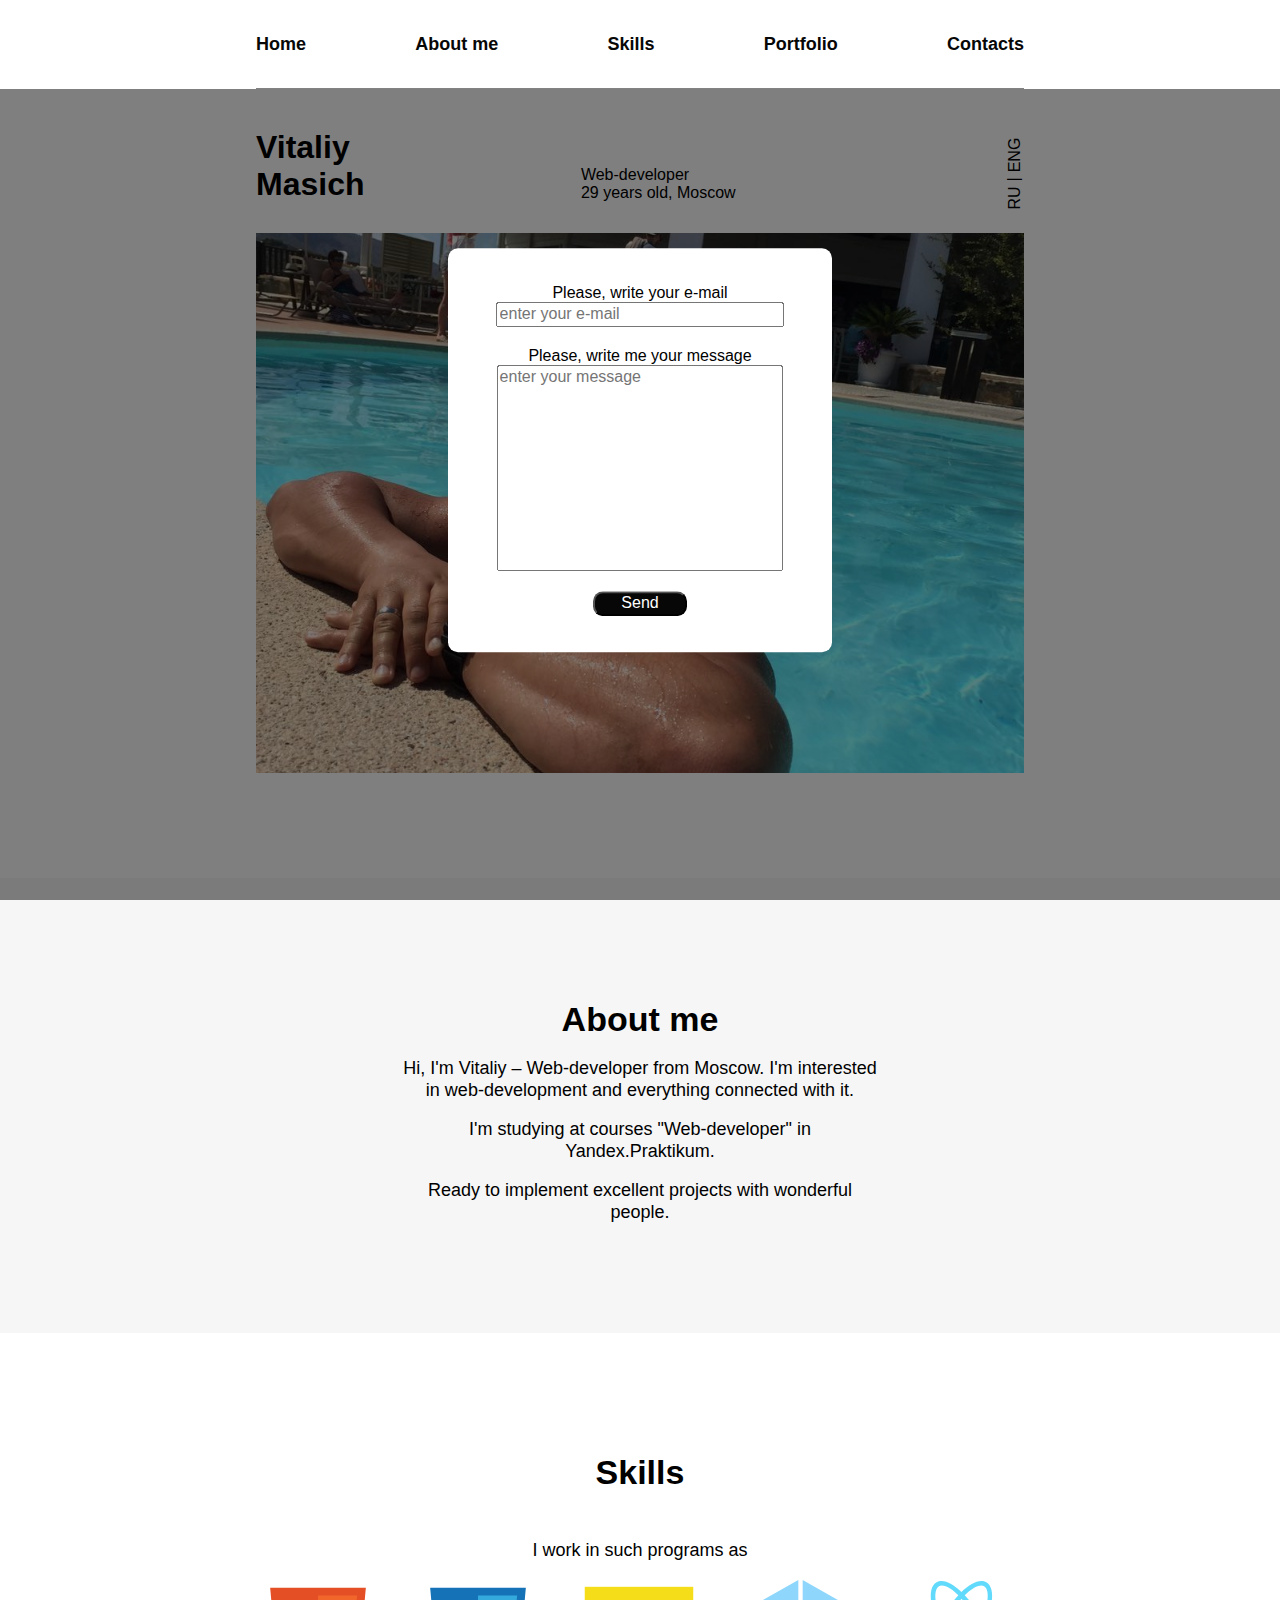
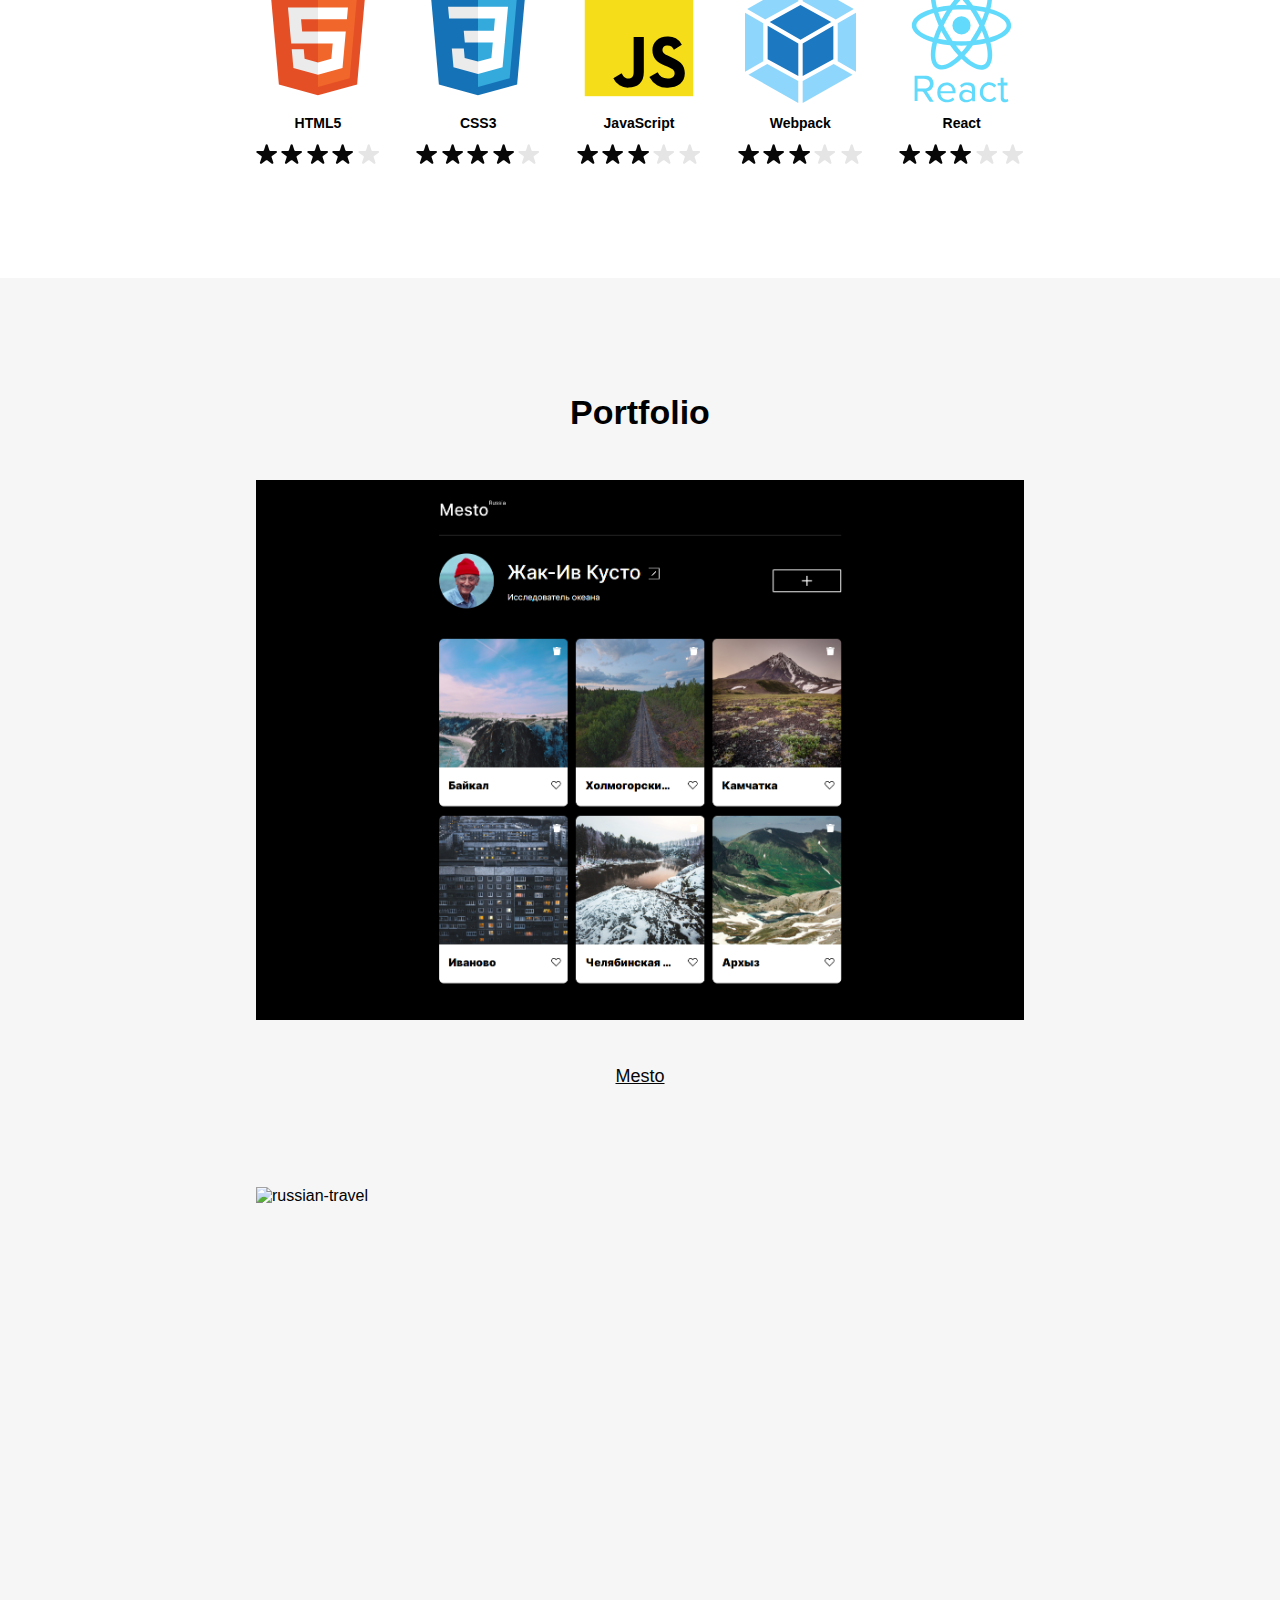
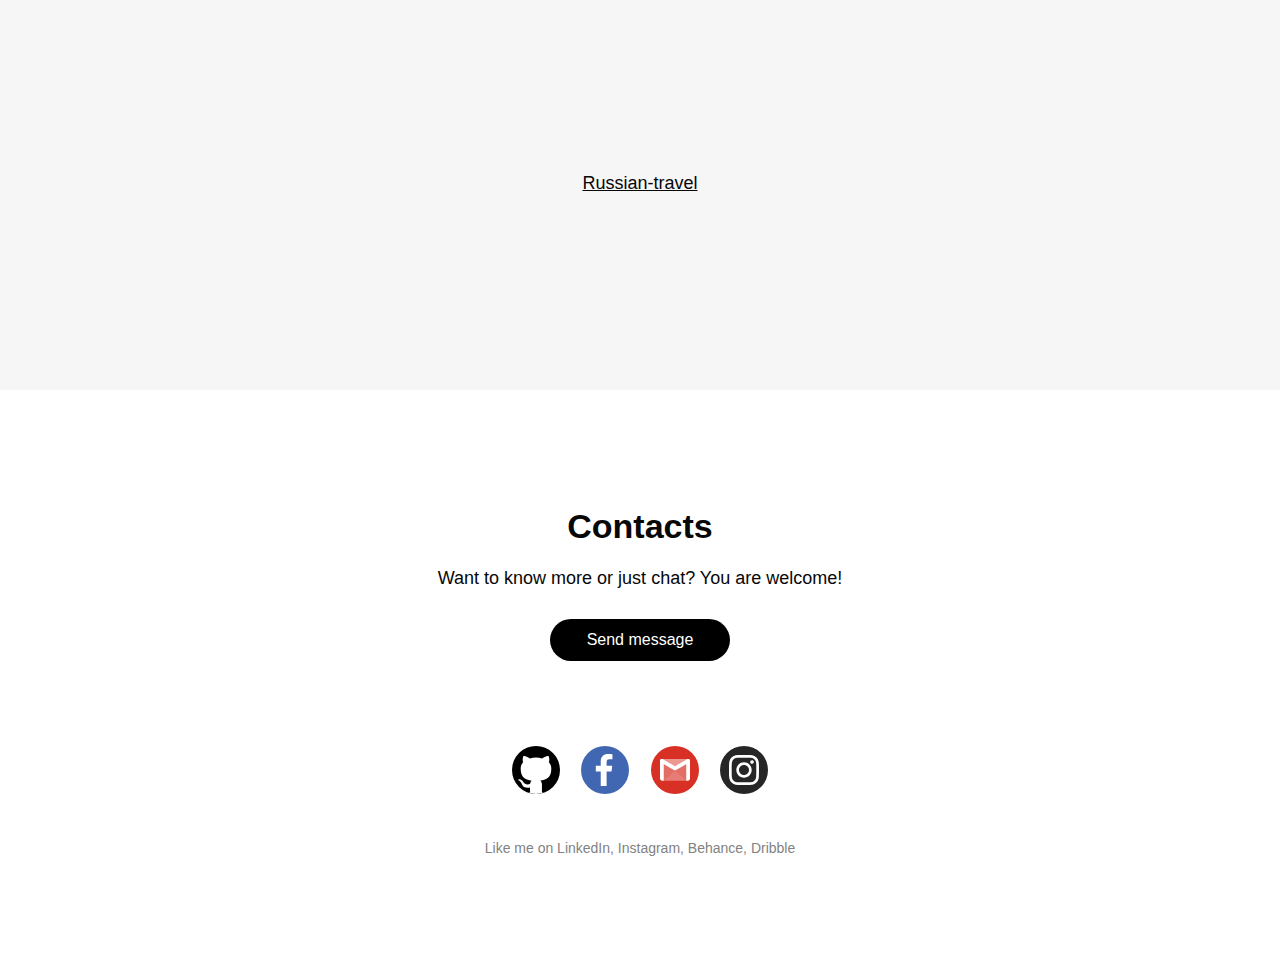
==== commit 16aa7408: "refactor" ====
--- a/index.html
+++ b/index.html
@@ -1,5 +1,5 @@
 <!DOCTYPE html>
-<html lang="en">
+<html lang="ru">
 <head>
   <meta charset="UTF-8">
   <meta name="viewport" content="width=device-width, initial-scale=1.0">
@@ -9,7 +9,6 @@
 <body>
   <div class="page" id="page-start">
     <div class="content">
-      <button class="menu__button" type="button"><img class="menu_image" src="./images/menu.svg" alt="menu"></button>
       <header class="header">
         <nav class="menu">
           <ul class="header__menu">
@@ -21,180 +20,138 @@
           </ul>
         </nav>
       </header>
+      <section class="home" id="section-home">
+        <div class="home__container">
+          <div class="home__name">
+            <h1 class="home__name-item">Vitaliy</h1>
+            <h1 class="home__name-item">Masich</h1>
+          </div>
+          <div class="home__description">
+            <p class="home__description-item">Web-developer</p>
+            <p class="home__description-item">29 years old, Moscow</p>
+          </div>
+          <div class="language">
+            <button class="language_ru">RU</button>
+            <p class="language__separator">|</p>
+            <button class="language_eng">ENG</button>
+          </div>
+        </div>
+        <div class="home__photo"></div>
+      </section>
 
-      <section class="home section" id="section-home">
-        <div class="home__container">
-          <div class="home__info">
-            <div class="home__name">
-              <h1 class="home__name-item">Vitaliy</h1>
-              <h1 class="home__name-item">Masich</h1>
-            </div>
-            <div class="home__description">
-              <p class="text">Web-developer</p>
-              <p class="text">29 years old, Moscow</p>
-            </div>
-            <div class="language">
-              <a class="language_ru" href="./pages/ru.html">RU</a>
-              <p class="language__separator"> | </p>
-              <a class="language_eng" href="./index.html">ENG</a>
-            </div>
-          </div>
-          <img class="home__photo" src="./images/home__photo.jpg" alt="author's photo">
+      <section class="about" id="section-about">
+        <div class="about__container">
+          <h2 class="about__title">About me</h2>
+          <p class="about__text">Hi, I'm Vitaliy – Web-developer from Moscow. I'm interested in web-development and everything connected with it.</p>
+          <p class="about__text">I'm studying at courses "Web-developer" in Yandex.Praktikum.</p>
+          <p class="about__text">Ready to implement excellent projects with wonderful people.</p>
         </div>
       </section>
 
-      <section class="about section" id="section-about">
-        <div class="about__overlay"></div>
-        <div class="about__container">
-          <h2 class="title">About me</h2>
-          <p class="text">Hi, I'm Vitaliy from Moscow. In the past, I worked as a surveyor engineer, built houses,
-            roads, shopping centers, and more. Before my eyes, complex projects turned into living structures.</p>
-          <p class="text">Now I am studying to be a front-end developer on the Yandex.Praktikum platform.
-            As an engineer, my experience has helped me deal with complex projects,
-            spot weaknesses and pay attention to the little things.</p>
-          <p class="text">I really like to engage in Web-development, I want to evolve in the sphere of IT,
-            find a team of people who are close in spirit and take part in the development of cool projects!</p>
-        </div>
-      </section>
-
-      <section class="skills section" id="section-skills">
-        <div class="skills__container">
-          <h2 class="title">Skills</h2>
-          <p class="text">In my work, I use next programs and software</p>
-          <div class="skills__card-container">
-            <div class="skills__card">
-              <img class="skills__card-img" src="./images/html.svg" alt="html">
-              <h3 class="skills__card-title">HTML5</h3>
-              <div class="skills__star-container">
-                <img class="skills__card-img_star" src="./images/star__active.svg" alt="star">
-                <img class="skills__card-img_star" src="./images/star__active.svg" alt="star">
-                <img class="skills__card-img_star" src="./images/star__active.svg" alt="star">
-                <img class="skills__card-img_star" src="./images/star__active.svg" alt="star">
-                <img class="skills__card-img_star" src="./images/star__disactive.svg" alt="star">
-              </div>
+      <section class="skills" id="section-skills">
+        <h2 class="skills__title">Skills</h2>
+        <p class="skills__text">I work in such programs as</p>
+        <div class="skills__card-container">
+          <div class="skills__card">
+            <img class="skills__card-img" src="./images/html.svg" alt="html">
+            <h2 class="skills__card-title">HTML5</h2>
+            <div class="skills__star-container">
+              <img class="skills__card-img_star" src="./images/star__active.svg" alt="star">
+              <img class="skills__card-img_star" src="./images/star__active.svg" alt="star">
+              <img class="skills__card-img_star" src="./images/star__active.svg" alt="star">
+              <img class="skills__card-img_star" src="./images/star__active.svg" alt="star">
+              <img class="skills__card-img_star" src="./images/star__disactive.svg" alt="star">
             </div>
-            <div class="skills__card">
-              <img class="skills__card-img" src="./images/css.svg" alt="css">
-              <h3 class="skills__card-title">CSS3</h3>
-              <div class="skills__star-container">
-                <img class="skills__card-img_star" src="./images/star__active.svg" alt="star">
-                <img class="skills__card-img_star" src="./images/star__active.svg" alt="star">
-                <img class="skills__card-img_star" src="./images/star__active.svg" alt="star">
-                <img class="skills__card-img_star" src="./images/star__active.svg" alt="star">
-                <img class="skills__card-img_star" src="./images/star__disactive.svg" alt="star">
-              </div>
+          </div>
+          <div class="skills__card">
+            <img class="skills__card-img" src="./images/css.svg" alt="css">
+            <h2 class="skills__card-title">CSS3</h2>
+            <div class="skills__star-container">
+              <img class="skills__card-img_star" src="./images/star__active.svg" alt="star">
+              <img class="skills__card-img_star" src="./images/star__active.svg" alt="star">
+              <img class="skills__card-img_star" src="./images/star__active.svg" alt="star">
+              <img class="skills__card-img_star" src="./images/star__active.svg" alt="star">
+              <img class="skills__card-img_star" src="./images/star__disactive.svg" alt="star">
             </div>
-            <div class="skills__card">
-              <img class="skills__card-img" src="./images/js.svg" alt="JavaScript">
-              <h3 class="skills__card-title">JavaScript</h3>
-              <div class="skills__star-container">
-                <img class="skills__card-img_star" src="./images/star__active.svg" alt="star">
-                <img class="skills__card-img_star" src="./images/star__active.svg" alt="star">
-                <img class="skills__card-img_star" src="./images/star__active.svg" alt="star">
-                <img class="skills__card-img_star" src="./images/star__disactive.svg" alt="star">
-                <img class="skills__card-img_star" src="./images/star__disactive.svg" alt="star">
-              </div>
+          </div>
+          <div class="skills__card">
+            <img class="skills__card-img" src="./images/js.svg" alt="JavaScript">
+            <h2 class="skills__card-title">JavaScript</h2>
+            <div class="skills__star-container">
+              <img class="skills__card-img_star" src="./images/star__active.svg" alt="star">
+              <img class="skills__card-img_star" src="./images/star__active.svg" alt="star">
+              <img class="skills__card-img_star" src="./images/star__active.svg" alt="star">
+              <img class="skills__card-img_star" src="./images/star__disactive.svg" alt="star">
+              <img class="skills__card-img_star" src="./images/star__disactive.svg" alt="star">
             </div>
-            <div class="skills__card">
-              <img class="skills__card-img" src="./images/webpack.svg" alt="Webpack">
-              <h3 class="skills__card-title">Webpack</h3>
-              <div class="skills__star-container">
-                <img class="skills__card-img_star" src="./images/star__active.svg" alt="star">
-                <img class="skills__card-img_star" src="./images/star__active.svg" alt="star">
-                <img class="skills__card-img_star" src="./images/star__active.svg" alt="star">
-                <img class="skills__card-img_star" src="./images/star__disactive.svg" alt="star">
-                <img class="skills__card-img_star" src="./images/star__disactive.svg" alt="star">
-              </div>
+          </div>
+          <div class="skills__card">
+            <img class="skills__card-img" src="./images/webpack.svg" alt="JavaScript">
+            <h2 class="skills__card-title">Webpack</h2>
+            <div class="skills__star-container">
+              <img class="skills__card-img_star" src="./images/star__active.svg" alt="star">
+              <img class="skills__card-img_star" src="./images/star__active.svg" alt="star">
+              <img class="skills__card-img_star" src="./images/star__active.svg" alt="star">
+              <img class="skills__card-img_star" src="./images/star__disactive.svg" alt="star">
+              <img class="skills__card-img_star" src="./images/star__disactive.svg" alt="star">
             </div>
-            <div class="skills__card">
-              <img class="skills__card-img" src="./images/react.svg" alt="React">
-              <h3 class="skills__card-title">React</h3>
-              <div class="skills__star-container">
-                <img class="skills__card-img_star" src="./images/star__active.svg" alt="star">
-                <img class="skills__card-img_star" src="./images/star__active.svg" alt="star">
-                <img class="skills__card-img_star" src="./images/star__active.svg" alt="star">
-                <img class="skills__card-img_star" src="./images/star__disactive.svg" alt="star">
-                <img class="skills__card-img_star" src="./images/star__disactive.svg" alt="star">
-              </div>
-            </div>
-            <div class="skills__card">
-              <img class="skills__card-img" src="./images/nodejs.svg" alt="Node.js">
-              <h3 class="skills__card-title">Node.js</h3>
-              <div class="skills__star-container">
-                <img class="skills__card-img_star" src="./images/star__active.svg" alt="star">
-                <img class="skills__card-img_star" src="./images/star__active.svg" alt="star">
-                <img class="skills__card-img_star" src="./images/star__active.svg" alt="star">
-                <img class="skills__card-img_star" src="./images/star__disactive.svg" alt="star">
-                <img class="skills__card-img_star" src="./images/star__disactive.svg" alt="star">
-              </div>
+          </div>
+          <div class="skills__card">
+            <img class="skills__card-img" src="./images/react.svg" alt="JavaScript">
+            <h2 class="skills__card-title">React</h2>
+            <div class="skills__star-container">
+              <img class="skills__card-img_star" src="./images/star__active.svg" alt="star">
+              <img class="skills__card-img_star" src="./images/star__active.svg" alt="star">
+              <img class="skills__card-img_star" src="./images/star__active.svg" alt="star">
+              <img class="skills__card-img_star" src="./images/star__disactive.svg" alt="star">
+              <img class="skills__card-img_star" src="./images/star__disactive.svg" alt="star">
             </div>
           </div>
         </div>
       </section>
 
-      <section class="portfolio section" id="section-portfolio">
+      <section class="portfolio" id="section-portfolio">
+        <h2 class="portfolio__title">Portfolio</h2>
         <div class="portfolio__container">
-          <h2 class="title">Portfolio</h2>
           <div class="portfolio__card">
-            <a href="https://zandalar.github.io/mesto/" target="_blank"><img class="portfolio__card-image" src="./images/mesto.png" alt="mesto"></a>
-            <a class="portfolio__link" href="https://zandalar.github.io/mesto/" target="_blank">Mesto</a>
+            <img class="portfolio__card-image" src="./images/mesto.png" alt="mesto">
+            <a class="portfolio__card-title" href="https://zandalar.github.io/mesto/">Mesto</a>
           </div>
+        </div>
+        <div class="portfolio__container">
           <div class="portfolio__card">
-            <a href="https://zandalar.github.io/russian-travel/" target="_blank"><img class="portfolio__card-image" src="./images/russian_travel.png" alt="russian-travel"></a>
-            <a class="portfolio__link" href="https://zandalar.github.io/russian-travel/" target="_blank">Russian-travel</a>
+            <img class="portfolio__card-image" src="./images/russian_travel.png" alt="russian-travel">
+            <a class="portfolio__card-title" href="https://zandalar.github.io/russian-travel/">Russian-travel</a>
           </div>
         </div>
       </section>
-
-      <footer class="footer section" id="section-footer">
-        <div class="footer__container">
-        <h2 class="title">Contacts</h2>
-        <p class="text">Want to know more or just chat? You are welcome!</p>
+      <footer class="footer" id="section-footer">
+        <h2 class="footer__title">Contacts</h2>
+        <p class="footer__subtitle">Want to know more or just chat? You are welcome!</p>
         <button class="footer__button" id="message-button" type="button">Send message</button>
-        <nav class="footer__navigation">
-          <ul class="footer__menu">
+        <nav class="footer__menu">
+          <ul class="footer__menu_table">
             <li class="footer__menu-item"><a href="https://github.com/Zandalar" target="_blank"><img class="footer__icon" src="./images/github.svg" alt="GitHub"></a></li>
             <li class="footer__menu-item"><a href="https://www.facebook.com/vitaly.masich" target="_blank"><img class="footer__icon" src="./images/facebook.svg" alt="Facebook"></a></li>
-            <li class="footer__menu-item"><a href="#" target="_blank"><img class="footer__icon" src="./images/skype.svg" alt="Skype"></a></li>
+            <li class="footer__menu-item"><a href="#" target="_blank"><img class="footer__icon" src="./images/gmail.svg" alt="Gmail"></a></li>
             <li class="footer__menu-item"><a href="https://www.instagram.com/ge0dezist/" target="_blank"><img class="footer__icon" src="./images/instagram.svg" alt="Instagram"></a></li>
           </ul>
         </nav>
-        <p class="footer__text">&copy; 2020 Vitaliy Masich</p>
-        </div>
+        <p class="footer__text">Like me on LinkedIn, Instagram, Behance, Dribble</p>
       </footer>
 
       <div class="popup">
         <div class="popup__container">
           <form class="popup__form" novalidate>
-            <label class="popup__label" for="popup__email">Please, write your e-mail</label>
+            <label for="popup__email">Please, write your e-mail</label>
             <input class="popup__input" id="popup__email" type="email" placeholder="enter your e-mail" minlength="3">
-            <label class="popup__label" for="popup__message">Please, write me your message</label>
+            <label for="popup__message">Please, write me your message</label>
             <textarea class="popup__textarea" id="popup__message" type="text" placeholder="enter your message" minlength="10"></textarea>
           </form>
           <button class="popup__button" type="submit">Send</button>
-          <button class="popup__button-close" id="button-close" type="button"></button>
         </div>
       </div>
 
-      <div class="mini-menu">
-        <div  class="mini-menu__container">
-          <nav class="mini-menu__navigation">
-            <button class="mini-menu__button-close" id="mini-menu__btn-close" type="button"></button>
-            <ul class="mini-menu__table">
-              <li class="mini-menu__item"><a class="mini-menu__link" href="#page-start">Home</a></li>
-              <li class="mini-menu__item"><a class="mini-menu__link" href="#section-about">About me</a></li>
-              <li class="mini-menu__item"><a class="mini-menu__link" href="#section-skills">Skills</a></li>
-              <li class="mini-menu__item"><a class="mini-menu__link" href="#section-portfolio">Portfolio</a></li>
-              <li class="mini-menu__item"><a class="mini-menu__link" href="#section-footer">Contacts</a></li>
-            </ul>
-          </nav>
-          <div class="mini-menu__language">
-            <a class="mini-menu__language_ru" href="./pages/ru.html">RU</a>
-            <p class="mini-menu__separator"> | </p>
-            <a class="mini-menu__language_eng" href="./index.html">ENG</a>
-          </div>
-        </div>
-      </div>
     </div>
   </div>
 <script src="./scripts/js.js"></script>
--- a/pages/index.css
+++ b/pages/index.css
@@ -1,6 +1,5 @@
 @import url(../vendor/normalize.css);
 @import url(../fonts/__inter/fonts__inter.css);
-@import url(../blocks/section/section.css);
 @import url(../blocks/page/page.css);
 @import url(../blocks/content/content.css);
 @import url(../blocks/header/header.css);
@@ -15,10 +14,3 @@
 @import url(../blocks/portfolio/portfolio.css);
 @import url(../blocks/footer/footer.css);
 @import url(../blocks/popup/popup.css);
-@import url(../blocks/mini-menu/mini-menu.css);
-@import url(../blocks/mini-menu/_opened/mini-menu_opened.css);
-@import url(../blocks/popup/_opened/popup_opened.css);
-@import url(../blocks/title/title.css);
-@import url(../blocks/text/text.css);
-
-
